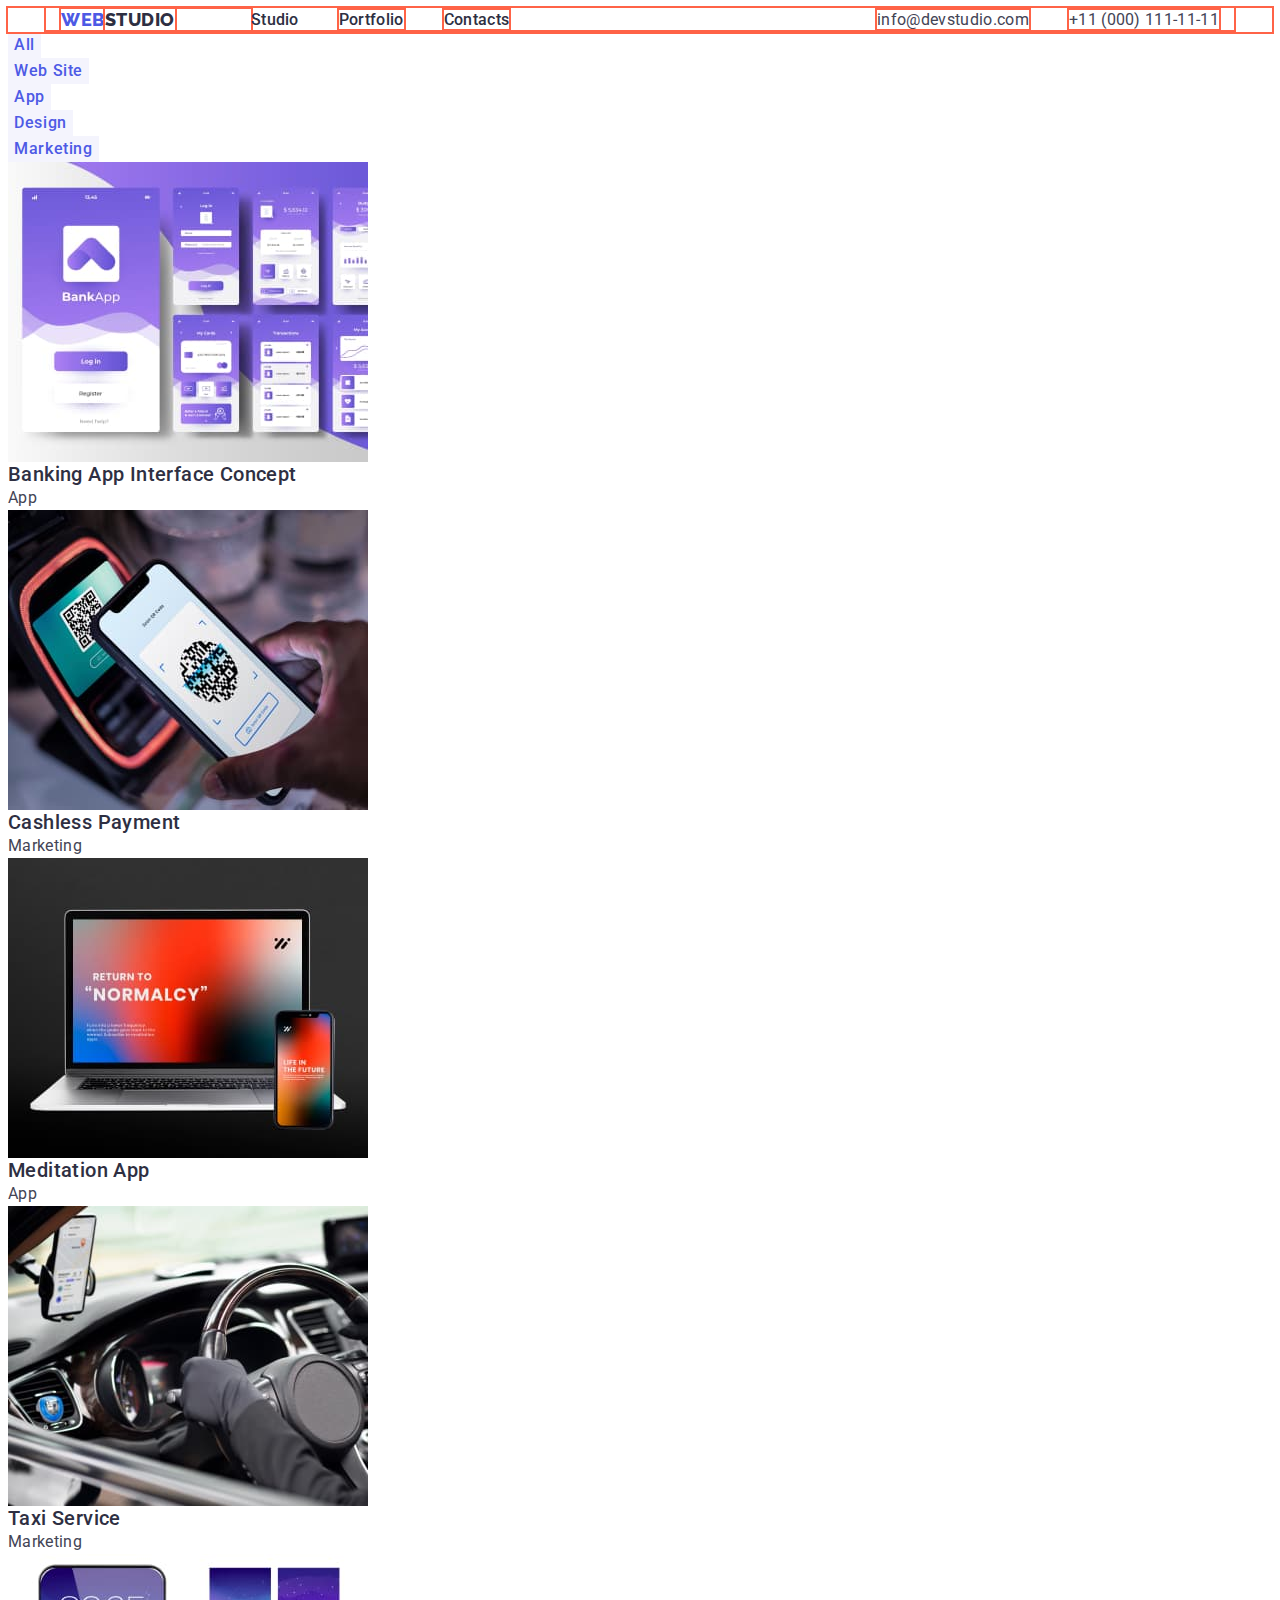
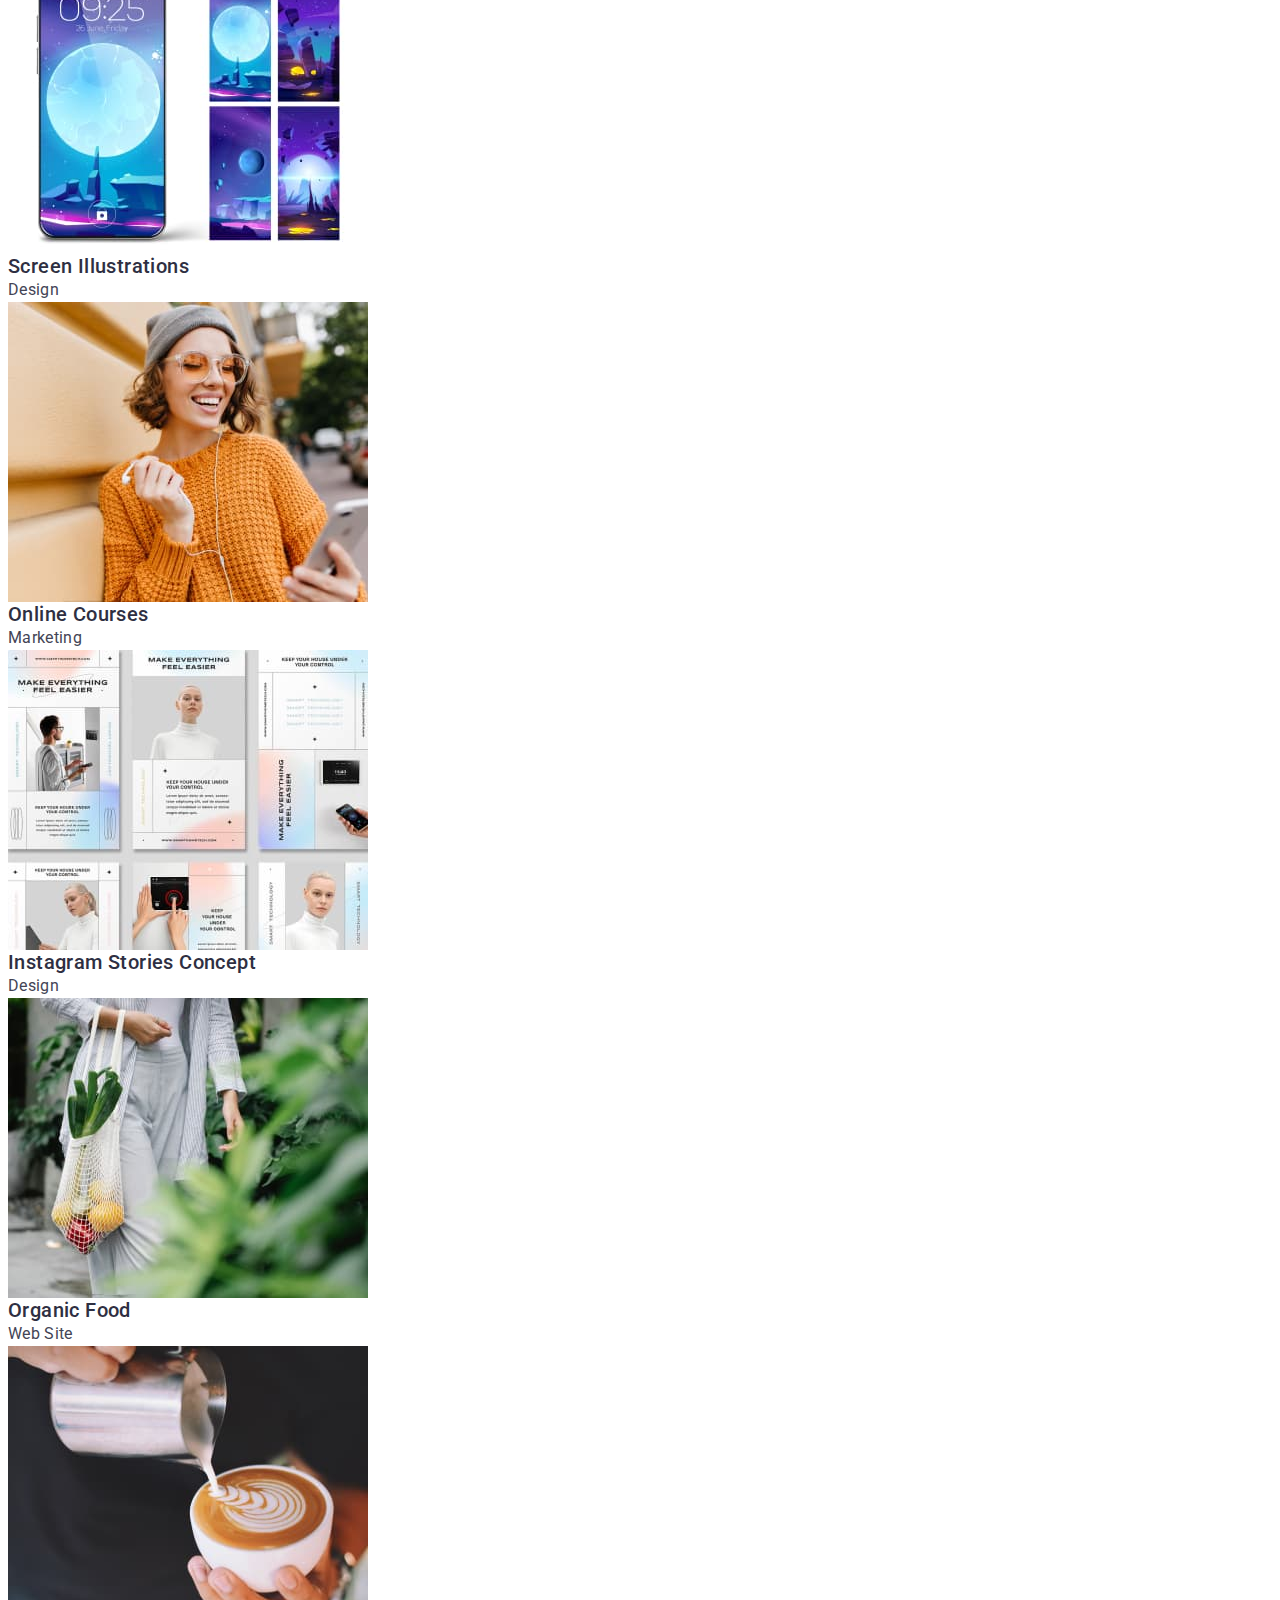
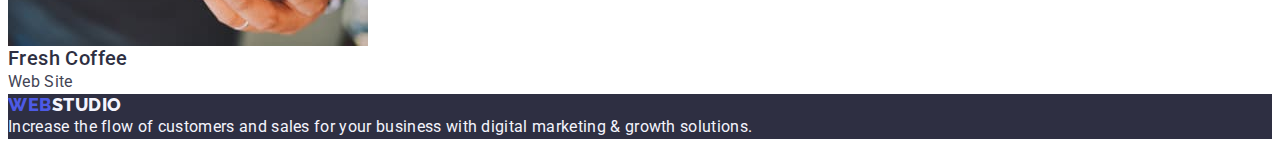
==== portfolio.html @ e29d54b6 "Summary" ====
<!DOCTYPE html>
<html lang="en">
  <head>
    <meta charset="UTF-8" />
    <meta http-equiv="X-UA-Compatible" content="IE=edge" />
    <meta name="viewport" content="width=device-width, initial-scale=1.0" />
    <title>Portfolio</title>
    <link rel="preconnect" href="https://fonts.googleapis.com" />
    <link rel="preconnect" href="https://fonts.gstatic.com" crossorigin />
    <link
      href="https://fonts.googleapis.com/css2?family=Raleway:wght@800&family=Roboto:wght@400;500;700&display=swap"
      rel="stylesheet"
    />
    <link
      rel="stylesheet"
      href="https://cdnjs.cloudflare.com/ajax/libs/modern-normalize/1.1.0/modern-normalize.min.css"
      integrity="sha512-wpPYUAdjBVSE4KJnH1VR1HeZfpl1ub8YT/NKx4PuQ5NmX2tKuGu6U/JRp5y+Y8XG2tV+wKQpNHVUX03MfMFn9Q=="
      crossorigin="anonymous"
      referrerpolicy="no-referrer"
    />
    <link rel="stylesheet" href="./css/styles.css" />
  </head>
  <body>
    <!-- ===============================Header======================= -->

    <header class="page-header box">
      <div class="container box page-header-container">
        <nav class="page-nav box">
          <a href="./index.html" class="web-logo link box"
            >Web<span class="studio-logo-dark box">Studio</span></a
          >
          <ul class="menu list">
            <li class="menu-item">
              <a class="menu-link link" href="./index.html">Studio</a>
            </li>
            <li class="menu-item box">
              <a class="menu-link link box" href="./portfolio.html"
                >Portfolio</a
              >
            </li>
            <li class="menu-item box">
              <a class="menu-link link box" href="">Contacts</a>
            </li>
          </ul>
        </nav>
        <div>
          <address class="adress box">
            <ul class="contact list">
              <li class="contact-list">
                <a
                  class="contact-link mail link box"
                  href="mailto:info@devstudio.com"
                  >info@devstudio.com</a
                >
              </li>
              <li class="contact-list">
                <a class="contact-link phone link box" href="tel:+110001111111"
                  >+11 (000) 111-11-11</a
                >
              </li>
            </ul>
          </address>
        </div>
      </div>
    </header>
    <main>
      <!-- ==================Portfolio ==================-->

      <section class="page-works list">
        <div class="container box"></div>
        <h1 class="works-title" hidden>Our works</h1>
        <ul class="buttons list">
          <li><button type="button" class="nav-button">All</button></li>
          <li><button type="button" class="nav-button">Web Site</button></li>
          <li><button type="button" class="nav-button">App</button></li>
          <li><button type="button" class="nav-button">Design</button></li>
          <li><button type="button" class="nav-button">Marketing</button></li>
        </ul>
        <ul class="portfolio-list list">
          <li>
            <a class="link" href=""
              ><img
                src="./images/banking-app.jpg"
                alt="Banking App Interface Concept"
                width="360px"
                height="300px"
              />
              <h2 class="title">Banking App Interface Concept</h2>
              <p class="descr-title descr-title-dark">App</p></a
            >
          </li>
          <li>
            <a class="link" href=""
              ><img
                src="./images/cashless-payment.jpg"
                alt="Cashless Payment"
                width="360px"
                height="300px"
              />
              <h2 class="title">Cashless Payment</h2>
              <p class="descr-title descr-title-dark">Marketing</p></a
            >
          </li>
          <li>
            <a class="link" href=""
              ><img
                src="./images/meditation-app.jpg"
                alt="Meditation App"
                width="360px"
                height="300px"
              />
              <h2 class="title">Meditation App</h2>
              <p class="descr-title descr-title-dark">App</p></a
            >
          </li>
          <li>
            <a class="link" href=""
              ><img
                src="./images/taxi-service.jpg"
                alt="Taxi Service"
                width="360px"
                height="300px"
              />
              <h2 class="title">Taxi Service</h2>
              <p class="descr-title descr-title-dark">Marketing</p></a
            >
          </li>
          <li>
            <a class="link" href=""
              ><img
                src="./images/screen-illustrations.jpg"
                alt="Screen Illustrations"
                width="360px"
                height="300px"
              />
              <h2 class="title">Screen Illustrations</h2>
              <p class="descr-title descr-title-dark">Design</p></a
            >
          </li>
          <li>
            <a class="link" href=""
              ><img
                src="./images/online-courses.jpg"
                alt="Online Courses"
                width="360px"
                height="300px"
              />
              <h2 class="title">Online Courses</h2>
              <p class="descr-title descr-title-dark">Marketing</p></a
            >
          </li>
          <li>
            <a class="link" href="">
              <img
                src="./images/instagram-stories.jpg"
                alt="Instagram Stories Concept"
                width="360px"
                height="300px"
              />
              <h2 class="title">Instagram Stories Concept</h2>
              <p class="descr-title descr-title-dark">Design</p></a
            >
          </li>
          <li>
            <a class="link" href="">
              <img
                src="./images/organic-food.jpg"
                alt="Organic Food"
                width="360px"
                height="300px"
              />
              <h2 class="title">Organic Food</h2>
              <p class="descr-title descr-title-dark">Web Site</p></a
            >
          </li>
          <li>
            <a class="link" href="">
              <img
                src="./images/fresh-coffee.jpg"
                alt="Fresh Coffee"
                width="360px"
                height="300px"
              />
              <h2 class="title">Fresh Coffee</h2>
              <p class="descr-title descr-title-dark">Web Site</p></a
            >
          </li>
        </ul>
      </section>
    </main>

    <!--============================= Footer =======================-->

    <footer class="page-footer">
      <a href="./index.html" class="web-logo link"
        >Web<span class="studio-logo-light">Studio</span></a
      >
      <p class="descr-title descr-title-light">
        Increase the flow of customers and sales for your business with digital
        marketing & growth solutions.
      </p>
    </footer>
  </body>
</html>
---- css/styles.css ----
:root {
  --accent-color: #404bbf;
  --pimary-font: "Roboto", sans-serif;
  --secondary-font: "Raleway", sans-serif;
  --primary-text-color: #434455;
  --secondary-text-color: #2e2f42;
  --background-color-navy: #2e2f42;
  --logo-text-light: #f4f4fd;
  --background-color-white: #ffffff;
  --background-color-cloud: #f4f4fd;
  --web-logo: #4d5ae5;
  --paragraf-dark: #434455;
  --white: #ffffff;
  --cloud: #f4f4fd;
  --button-iris: #4d5ae5;
}

h1,
h2,
h3,
h4,
p {
  margin-top: 0;
  margin-bottom: 0;
}
ul,
ol {
  margin-top: 0;
  margin-bottom: 0;
  padding-left: 0;
}
img {
  display: block;
}
button {
  cursor: pointer;
}

.link {
  text-decoration: none;
}
.list {
  list-style: none;
}
body {
  font-family: var(--pimary-font);
  color: var(--primary-text-color);
  background-color: var(--background-color-white);
}

.box {
  outline: 2px solid tomato;
}
.container {
  width: 1158px;
  margin-left: auto;
  margin-right: auto;
  padding-left: 15px;
  padding-right: 15px;
}
/* ======================================Komponents========================================== */

.descr-title {
  font-size: 16px;
  line-height: 1.5;
  letter-spacing: 0.02em;
}
.descr-title-dark {
  color: var(--paragraf-dark);
}
.descr-title-light {
  color: var(--cloud);
}
.adress {
  font-style: normal;
}

.contact-link {
  font-size: 16px;
  line-height: 1.5;
  letter-spacing: 0.02em;
  cursor: pointer;
  color: var(--primary-text-color);
}

.contact:hover,
.contact:focus {
  color: var(--accent-color);
}

/* ======================================Header========================================== */

.page-header-container {
  display: flex;
  align-items: center;
  justify-content: space-between;
}
.page-nav {
  display: flex;
  align-items: center;
}
.studio-logo-dark {
  margin-right: 76px;
}
.menu-item:not(:last-child) {
  margin-right: 40px;
}
.menu {
  display: flex;
  align-items: center;
}
.contact {
  display: flex;
  align-items: center;
}
.phone{margin-left: 40px;}
.secondary-title {
  font-weight: 700;
  font-size: 36px;
  line-height: 1.11;
  letter-spacing: 0.02em;
  text-transform: capitalize;
  color: var(--secondary-text-color);
}
.web-logo {
  font-family: var(--secondary-font);
  font-weight: 800;
  font-size: 18px;
  line-height: 1.17;
  display: flex;
  align-items: center;
  letter-spacing: 0.03em;
  text-transform: uppercase;
  color: var(--web-logo);
}
.studio-logo-dark {
  font-family: var(--secondary-font);
  font-weight: 800;
  font-size: 18px;
  line-height: 1.17;
  display: flex;
  align-items: center;
  letter-spacing: 0.03em;
  text-transform: uppercase;
  color: var(--secondary-text-color);
}

.menu-link {
  font-style: normal;
  font-weight: 500;
  font-size: 16px;
  line-height: 1.5;
  letter-spacing: 0.02em;
  color: var(--secondary-text-color);
}

.menu-link:hover,
.menu-link:focus {
  color: var(--accent-color);
}

/* ======================================Hero========================================== */

.hero {
  background-color: var(--background-color-navy);
}
.hero-title {
  font-weight: 700;
  font-size: 56px;
  line-height: 1.07;
  letter-spacing: 0.02em;
  color: var(--white);
}

.type-button {
  font-family: inherit;
  font-style: normal;
  font-weight: 500;
  font-size: 16px;
  line-height: 1.5;
  display: flex;
  align-items: center;
  letter-spacing: 0.04em;
  color: var(--white);
  background: var(--web-logo);
  border: none;
  border-radius: 4px;
  padding: 16px, 32px;
}

.type-button:hover,
.type-button:focus {
  background-color: var(--accent-color);
  color: var(--white);
}

/* <!-- ==================Portfolio ==================--> */

.nav-button {
  font-family: inherit;
  font-weight: 500;
  font-size: 16px;
  line-height: 1.5;
  display: flex;
  align-items: center;
  text-align: center;
  letter-spacing: 0.04em;
  color: var(--button-iris);
  background: var(--background-color-cloud);
  border: none;
}

.nav-button:hover,
.nav-button:focus {
  background-color: var(--accent-color);
  color: var(--white);
}

/* ======================================Task and goals========================================== */
.title {
  font-weight: 500;
  font-size: 20px;
  line-height: 1.2;
  letter-spacing: 0.02em;
  color: var(--secondary-text-color);
}

/* ========================Our team===================== */

.section-team {
  background-color: var(--background-color-cloud);
}
.team-list {
  background-color: var(--background-color-white);
}
.name-title {
  font-weight: 500;
  font-size: 20px;
  line-height: 1.2;
  letter-spacing: 0.02em;
  color: var(--secondary-text-color);
}
/* ======================================footer========================================== */

.page-footer {
  background-color: var(--background-color-navy);
}
.studio-logo-light {
  color: var(--cloud);
}
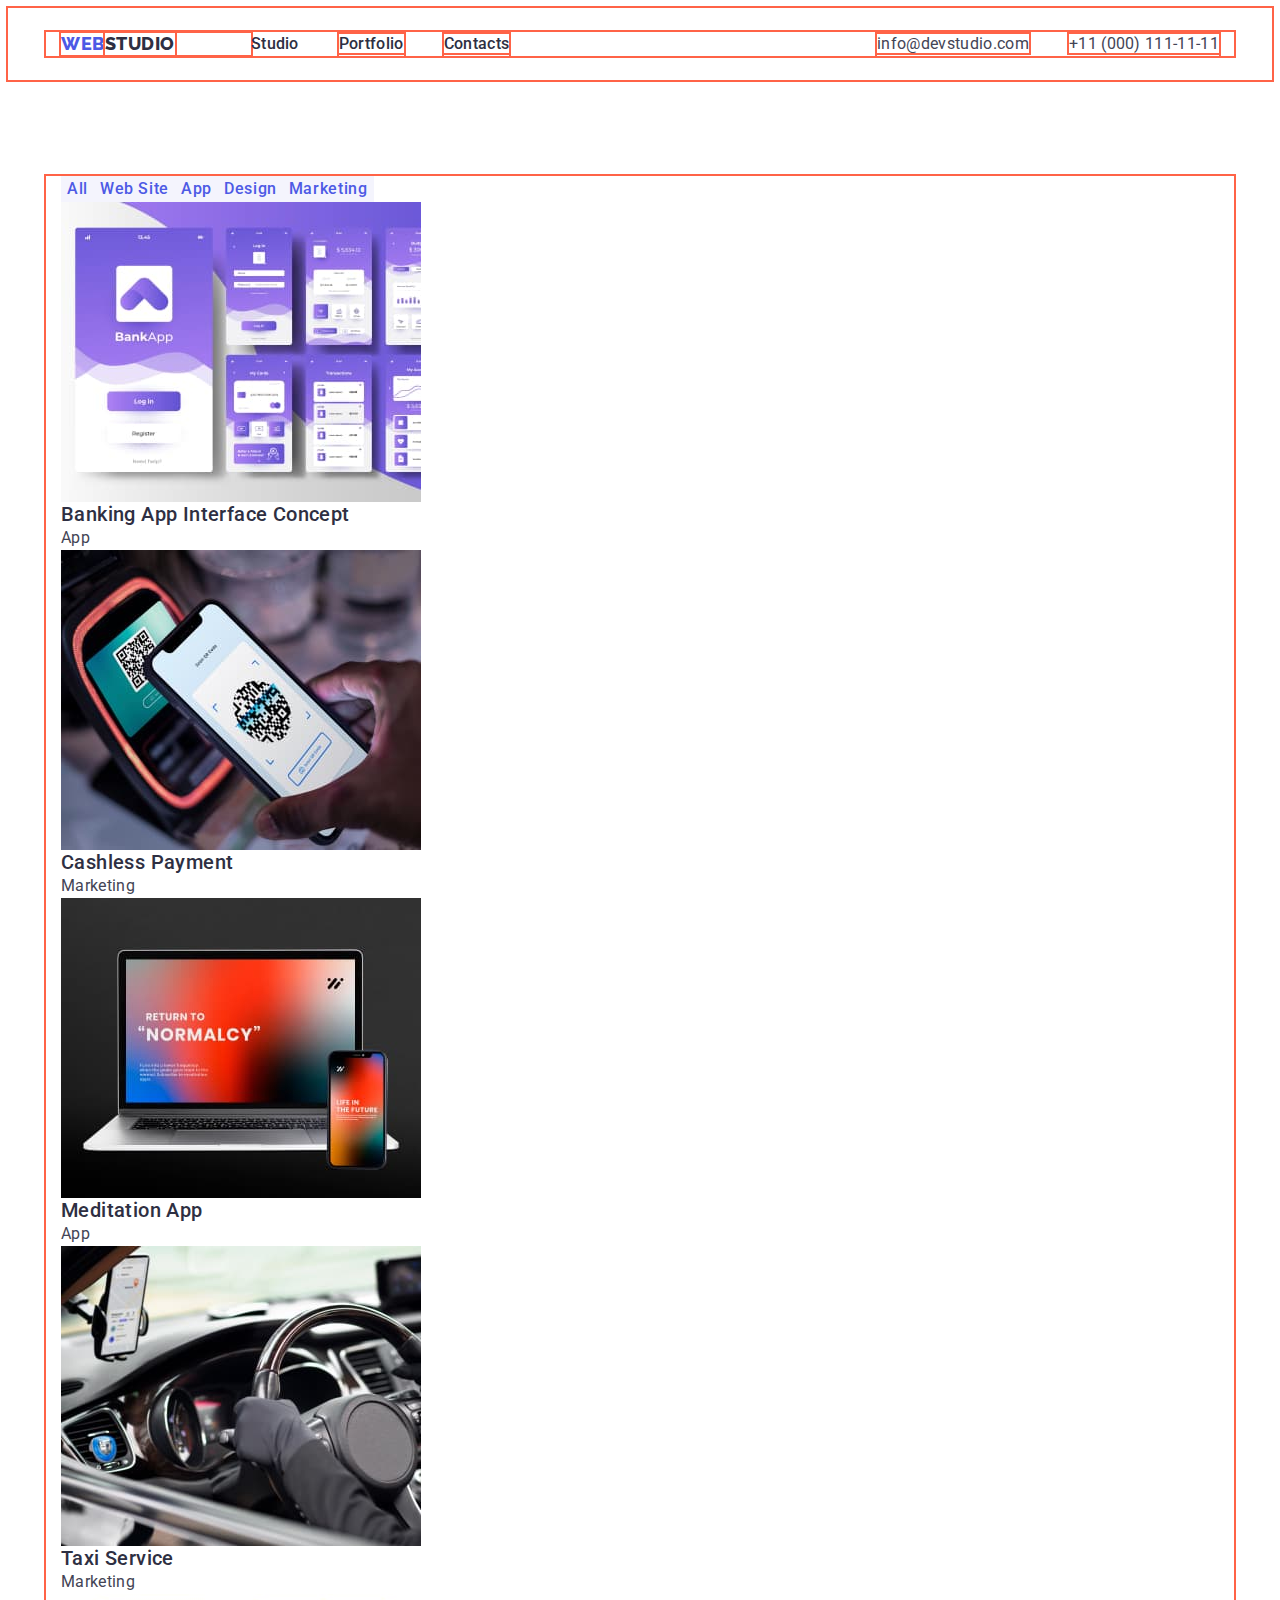
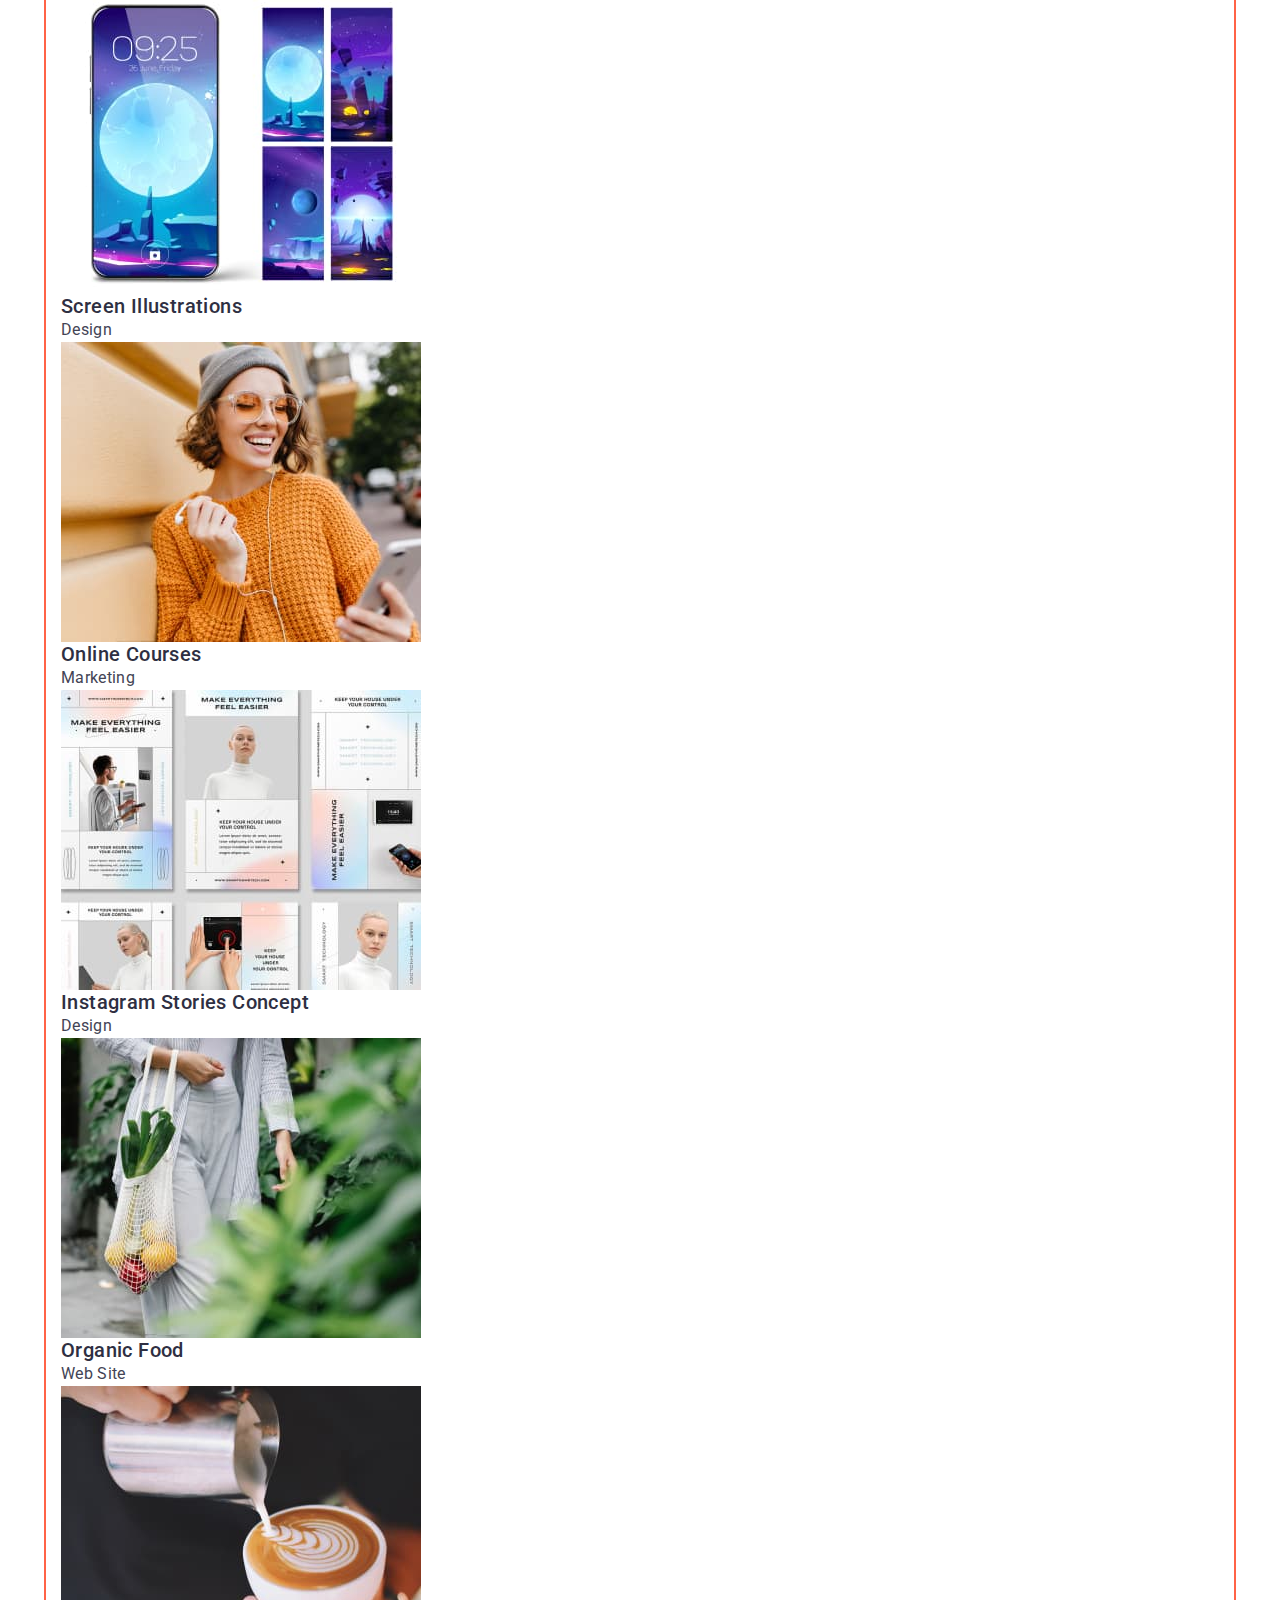
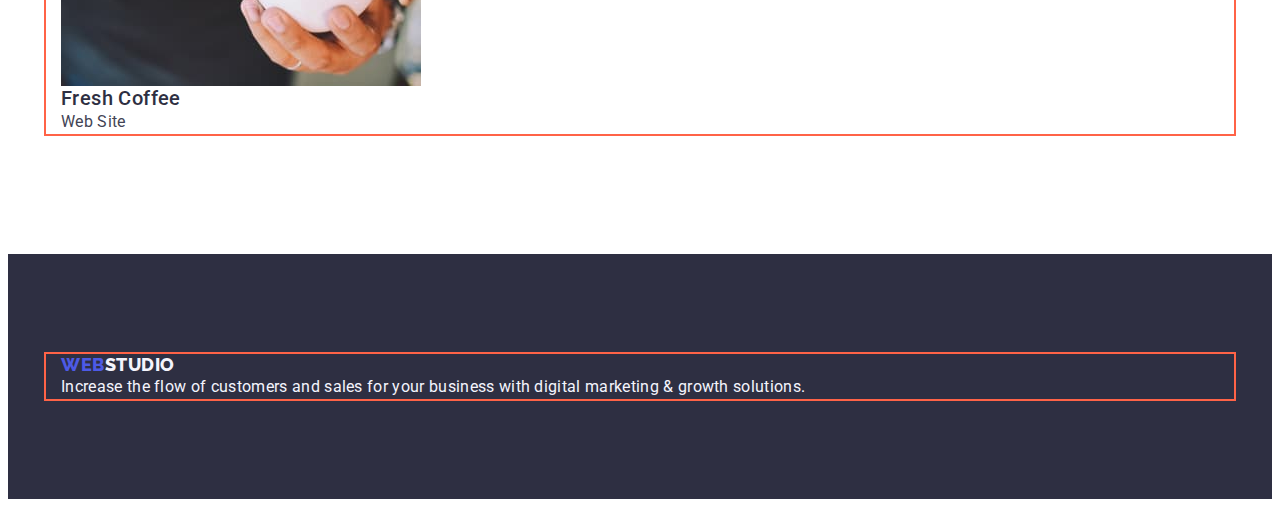
==== commit 39981a29: "Summary" ====
--- a/portfolio.html
+++ b/portfolio.html
@@ -48,13 +48,13 @@
             <ul class="contact list">
               <li class="contact-list">
                 <a
-                  class="contact-link mail link box"
+                  class="contact-link link box"
                   href="mailto:info@devstudio.com"
                   >info@devstudio.com</a
                 >
               </li>
               <li class="contact-list">
-                <a class="contact-link phone link box" href="tel:+110001111111"
+                <a class="contact-link link box" href="tel:+110001111111"
                   >+11 (000) 111-11-11</a
                 >
               </li>
@@ -67,138 +67,141 @@
       <!-- ==================Portfolio ==================-->
 
       <section class="page-works list">
-        <div class="container box"></div>
-        <h1 class="works-title" hidden>Our works</h1>
-        <ul class="buttons list">
-          <li><button type="button" class="nav-button">All</button></li>
-          <li><button type="button" class="nav-button">Web Site</button></li>
-          <li><button type="button" class="nav-button">App</button></li>
-          <li><button type="button" class="nav-button">Design</button></li>
-          <li><button type="button" class="nav-button">Marketing</button></li>
-        </ul>
-        <ul class="portfolio-list list">
-          <li>
-            <a class="link" href=""
-              ><img
-                src="./images/banking-app.jpg"
-                alt="Banking App Interface Concept"
-                width="360px"
-                height="300px"
-              />
-              <h2 class="title">Banking App Interface Concept</h2>
-              <p class="descr-title descr-title-dark">App</p></a
-            >
-          </li>
-          <li>
-            <a class="link" href=""
-              ><img
-                src="./images/cashless-payment.jpg"
-                alt="Cashless Payment"
-                width="360px"
-                height="300px"
-              />
-              <h2 class="title">Cashless Payment</h2>
-              <p class="descr-title descr-title-dark">Marketing</p></a
-            >
-          </li>
-          <li>
-            <a class="link" href=""
-              ><img
-                src="./images/meditation-app.jpg"
-                alt="Meditation App"
-                width="360px"
-                height="300px"
-              />
-              <h2 class="title">Meditation App</h2>
-              <p class="descr-title descr-title-dark">App</p></a
-            >
-          </li>
-          <li>
-            <a class="link" href=""
-              ><img
-                src="./images/taxi-service.jpg"
-                alt="Taxi Service"
-                width="360px"
-                height="300px"
-              />
-              <h2 class="title">Taxi Service</h2>
-              <p class="descr-title descr-title-dark">Marketing</p></a
-            >
-          </li>
-          <li>
-            <a class="link" href=""
-              ><img
-                src="./images/screen-illustrations.jpg"
-                alt="Screen Illustrations"
-                width="360px"
-                height="300px"
-              />
-              <h2 class="title">Screen Illustrations</h2>
-              <p class="descr-title descr-title-dark">Design</p></a
-            >
-          </li>
-          <li>
-            <a class="link" href=""
-              ><img
-                src="./images/online-courses.jpg"
-                alt="Online Courses"
-                width="360px"
-                height="300px"
-              />
-              <h2 class="title">Online Courses</h2>
-              <p class="descr-title descr-title-dark">Marketing</p></a
-            >
-          </li>
-          <li>
-            <a class="link" href="">
-              <img
-                src="./images/instagram-stories.jpg"
-                alt="Instagram Stories Concept"
-                width="360px"
-                height="300px"
-              />
-              <h2 class="title">Instagram Stories Concept</h2>
-              <p class="descr-title descr-title-dark">Design</p></a
-            >
-          </li>
-          <li>
-            <a class="link" href="">
-              <img
-                src="./images/organic-food.jpg"
-                alt="Organic Food"
-                width="360px"
-                height="300px"
-              />
-              <h2 class="title">Organic Food</h2>
-              <p class="descr-title descr-title-dark">Web Site</p></a
-            >
-          </li>
-          <li>
-            <a class="link" href="">
-              <img
-                src="./images/fresh-coffee.jpg"
-                alt="Fresh Coffee"
-                width="360px"
-                height="300px"
-              />
-              <h2 class="title">Fresh Coffee</h2>
-              <p class="descr-title descr-title-dark">Web Site</p></a
-            >
-          </li>
-        </ul>
+        <div class="portfolio container box">
+          <h1 class="works-title" hidden>Our works</h1>
+          <ul class="buttons list">
+            <li><button type="button" class="nav-button">All</button></li>
+            <li><button type="button" class="nav-button">Web Site</button></li>
+            <li><button type="button" class="nav-button">App</button></li>
+            <li><button type="button" class="nav-button">Design</button></li>
+            <li><button type="button" class="nav-button">Marketing</button></li>
+          </ul>
+          <ul class="portfolio-list list">
+            <li>
+              <a class="link" href=""
+                ><img
+                  src="./images/banking-app.jpg"
+                  alt="Banking App Interface Concept"
+                  width="360px"
+                  height="300px"
+                />
+                <h2 class="title">Banking App Interface Concept</h2>
+                <p class="descr-title descr-title-dark">App</p></a
+              >
+            </li>
+            <li>
+              <a class="link" href=""
+                ><img
+                  src="./images/cashless-payment.jpg"
+                  alt="Cashless Payment"
+                  width="360px"
+                  height="300px"
+                />
+                <h2 class="title">Cashless Payment</h2>
+                <p class="descr-title descr-title-dark">Marketing</p></a
+              >
+            </li>
+            <li>
+              <a class="link" href=""
+                ><img
+                  src="./images/meditation-app.jpg"
+                  alt="Meditation App"
+                  width="360px"
+                  height="300px"
+                />
+                <h2 class="title">Meditation App</h2>
+                <p class="descr-title descr-title-dark">App</p></a
+              >
+            </li>
+            <li>
+              <a class="link" href=""
+                ><img
+                  src="./images/taxi-service.jpg"
+                  alt="Taxi Service"
+                  width="360px"
+                  height="300px"
+                />
+                <h2 class="title">Taxi Service</h2>
+                <p class="descr-title descr-title-dark">Marketing</p></a
+              >
+            </li>
+            <li>
+              <a class="link" href=""
+                ><img
+                  src="./images/screen-illustrations.jpg"
+                  alt="Screen Illustrations"
+                  width="360px"
+                  height="300px"
+                />
+                <h2 class="title">Screen Illustrations</h2>
+                <p class="descr-title descr-title-dark">Design</p></a
+              >
+            </li>
+            <li>
+              <a class="link" href=""
+                ><img
+                  src="./images/online-courses.jpg"
+                  alt="Online Courses"
+                  width="360px"
+                  height="300px"
+                />
+                <h2 class="title">Online Courses</h2>
+                <p class="descr-title descr-title-dark">Marketing</p></a
+              >
+            </li>
+            <li>
+              <a class="link" href="">
+                <img
+                  src="./images/instagram-stories.jpg"
+                  alt="Instagram Stories Concept"
+                  width="360px"
+                  height="300px"
+                />
+                <h2 class="title">Instagram Stories Concept</h2>
+                <p class="descr-title descr-title-dark">Design</p></a
+              >
+            </li>
+            <li>
+              <a class="link" href="">
+                <img
+                  src="./images/organic-food.jpg"
+                  alt="Organic Food"
+                  width="360px"
+                  height="300px"
+                />
+                <h2 class="title">Organic Food</h2>
+                <p class="descr-title descr-title-dark">Web Site</p></a
+              >
+            </li>
+            <li>
+              <a class="link" href="">
+                <img
+                  src="./images/fresh-coffee.jpg"
+                  alt="Fresh Coffee"
+                  width="360px"
+                  height="300px"
+                />
+                <h2 class="title">Fresh Coffee</h2>
+                <p class="descr-title descr-title-dark">Web Site</p></a
+              >
+            </li>
+          </ul>
+        </div>
       </section>
     </main>
 
     <!--============================= Footer =======================-->
 
     <footer class="page-footer">
-      <a href="./index.html" class="web-logo link"
-        >Web<span class="studio-logo-light">Studio</span></a
-      >
-      <p class="descr-title descr-title-light">
-        Increase the flow of customers and sales for your business with digital
-        marketing & growth solutions.
-      </p>
+      <div class="container box">
+        <a href="./index.html" class="web-logo link"
+          >Web<span class="studio-logo-light">Studio</span></a
+        >
+        <p class="descr-title descr-title-light">
+          Increase the flow of customers and sales for your business with
+          digital marketing & growth solutions.
+        </p>
+      </div>
     </footer>
   </body>
 </html>
--- a/css/styles.css
+++ b/css/styles.css
@@ -53,8 +53,8 @@
 }
 .container {
   width: 1158px;
-  margin-left: auto;
-  margin-right: auto;
+  margin: 0 auto;
+
   padding-left: 15px;
   padding-right: 15px;
 }
@@ -82,14 +82,19 @@
   cursor: pointer;
   color: var(--primary-text-color);
 }
-
-.contact:hover,
-.contact:focus {
+.contact-list:not(:last-child) {
+  margin-right: 40px;
+}
+.contact-link:hover,
+.contact-link:focus {
   color: var(--accent-color);
 }
 
 /* ======================================Header========================================== */
-
+.page-header {
+  padding-top: 24px;
+  padding-bottom: 24px;
+}
 .page-header-container {
   display: flex;
   align-items: center;
@@ -113,7 +118,7 @@
   display: flex;
   align-items: center;
 }
-.phone{margin-left: 40px;}
+
 .secondary-title {
   font-weight: 700;
   font-size: 36px;
@@ -163,6 +168,9 @@
 
 .hero {
   background-color: var(--background-color-navy);
+  text-align: center;
+  padding-top: 188px;
+  padding-bottom: 188px;
 }
 .hero-title {
   font-weight: 700;
@@ -170,6 +178,7 @@
   line-height: 1.07;
   letter-spacing: 0.02em;
   color: var(--white);
+  margin-bottom: 48px;
 }
 
 .type-button {
@@ -178,8 +187,6 @@
   font-weight: 500;
   font-size: 16px;
   line-height: 1.5;
-  display: flex;
-  align-items: center;
   letter-spacing: 0.04em;
   color: var(--white);
   background: var(--web-logo);
@@ -194,7 +201,64 @@
   color: var(--white);
 }
 
+/* ======================================Task and goals========================================== */
+.section-task {
+  padding-top: 120px;
+  padding-bottom: 120px;
+}
+.task-list {
+  display: flex;
+  align-items: center;
+}
+.task-list:not(:last-child) {
+  margin-right: 24px;
+}
+.title {
+  font-weight: 500;
+  font-size: 20px;
+  line-height: 1.2;
+  letter-spacing: 0.02em;
+  color: var(--secondary-text-color);
+}
+/* ============================Section work==================== */
+.section-work {
+  padding-top: 120px;
+  padding-bottom: 120px;
+}
+
+/* ========================Our team===================== */
+
+.section-team {
+  background-color: var(--background-color-cloud);
+  padding-top: 120px;
+  padding-bottom: 120px;
+}
+.team-list {
+  background-color: var(--background-color-white);
+}
+.name-title {
+  font-weight: 500;
+  font-size: 20px;
+  line-height: 1.2;
+  letter-spacing: 0.02em;
+  color: var(--secondary-text-color);
+}
+/* ======================================footer========================================== */
+
+.page-footer {
+  background-color: var(--background-color-navy);
+  padding-top: 100px;
+  padding-bottom: 100px;
+}
+.studio-logo-light {
+  color: var(--cloud);
+}
+
 /* <!-- ==================Portfolio ==================--> */
+.page-works {
+  padding-top: 96px;
+  padding-bottom: 120px;
+}
 
 .nav-button {
   font-family: inherit;
@@ -210,41 +274,12 @@
   border: none;
 }
 
+.buttons {
+  display: flex;
+  align-items: center;
+}
 .nav-button:hover,
 .nav-button:focus {
   background-color: var(--accent-color);
   color: var(--white);
 }
-
-/* ======================================Task and goals========================================== */
-.title {
-  font-weight: 500;
-  font-size: 20px;
-  line-height: 1.2;
-  letter-spacing: 0.02em;
-  color: var(--secondary-text-color);
-}
-
-/* ========================Our team===================== */
-
-.section-team {
-  background-color: var(--background-color-cloud);
-}
-.team-list {
-  background-color: var(--background-color-white);
-}
-.name-title {
-  font-weight: 500;
-  font-size: 20px;
-  line-height: 1.2;
-  letter-spacing: 0.02em;
-  color: var(--secondary-text-color);
-}
-/* ======================================footer========================================== */
-
-.page-footer {
-  background-color: var(--background-color-navy);
-}
-.studio-logo-light {
-  color: var(--cloud);
-}
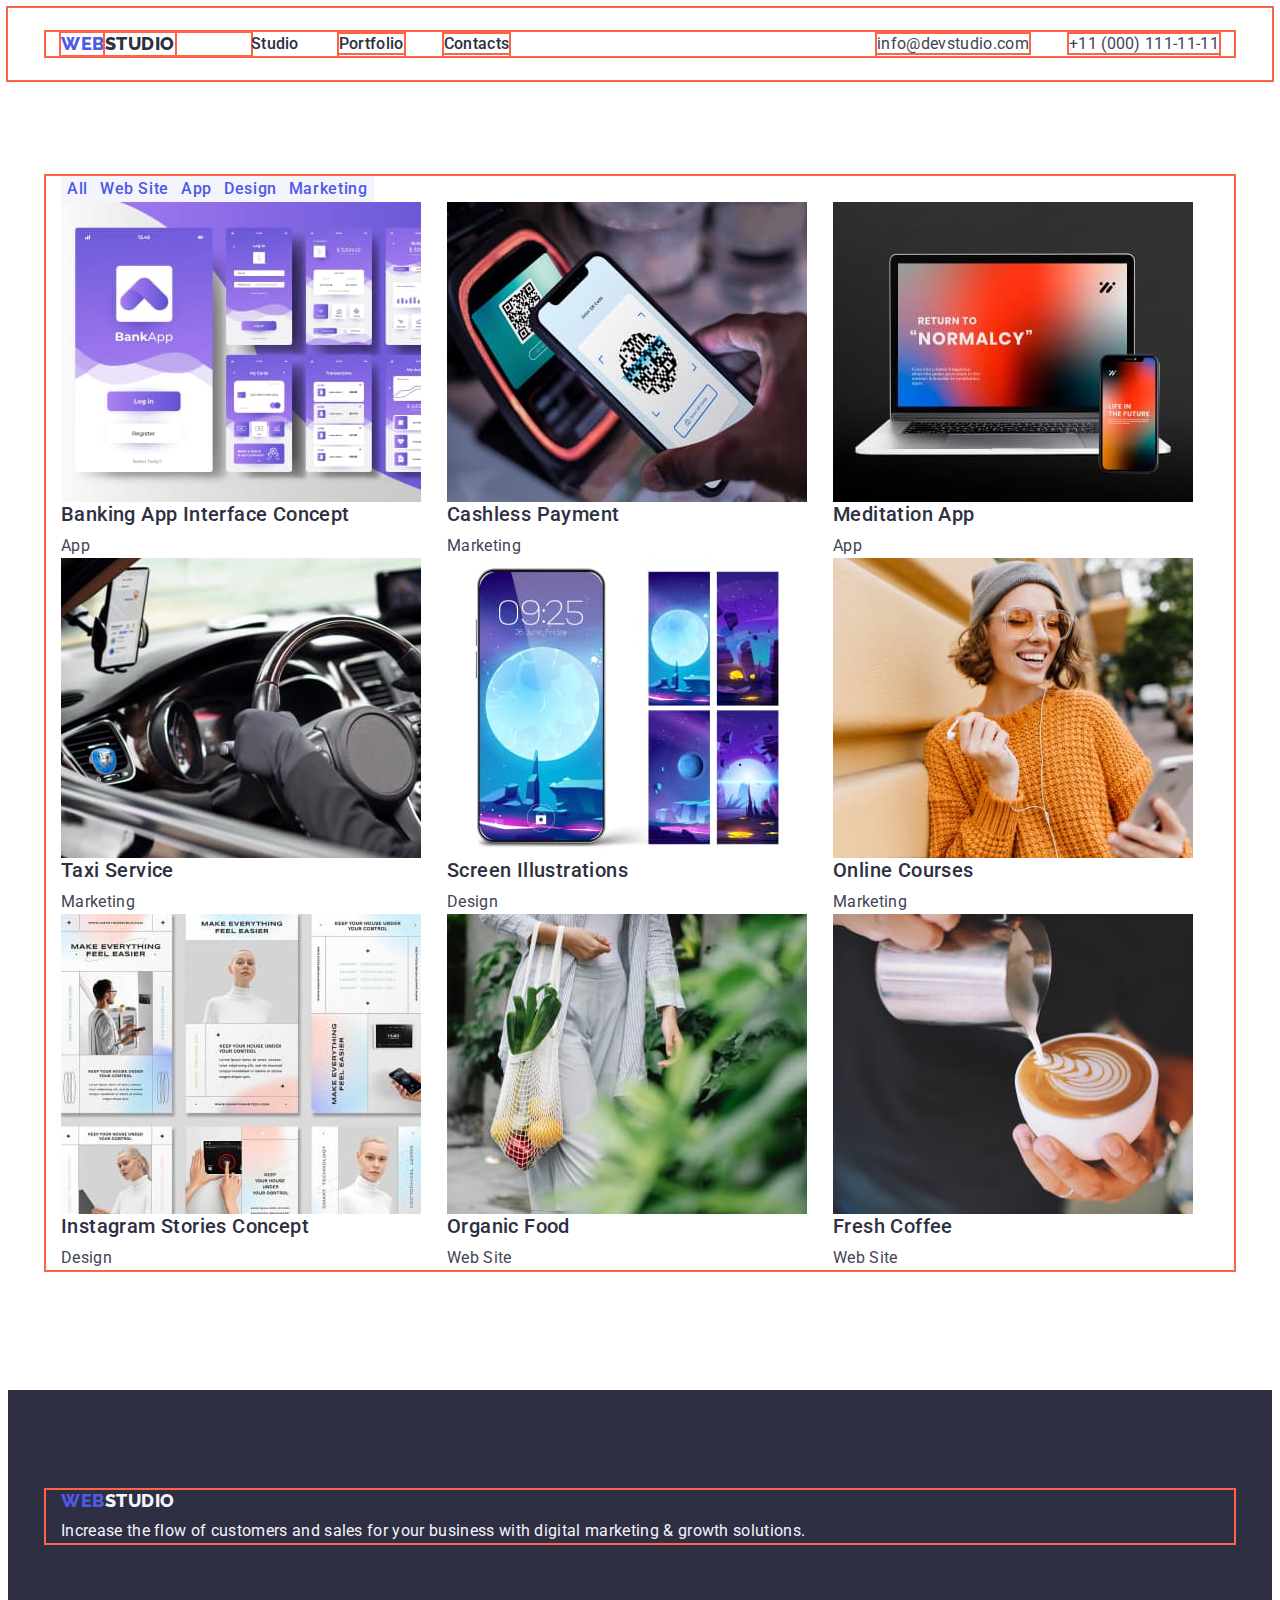
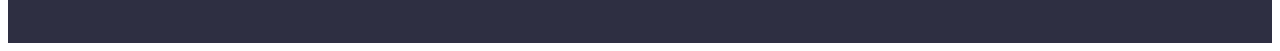
==== commit 52299cd6: "Summary" ====
--- a/portfolio.html
+++ b/portfolio.html
@@ -76,110 +76,114 @@
             <li><button type="button" class="nav-button">Design</button></li>
             <li><button type="button" class="nav-button">Marketing</button></li>
           </ul>
+
           <ul class="portfolio-list list">
-            <li>
-              <a class="link" href=""
-                ><img
-                  src="./images/banking-app.jpg"
-                  alt="Banking App Interface Concept"
-                  width="360px"
-                  height="300px"
-                />
-                <h2 class="title">Banking App Interface Concept</h2>
-                <p class="descr-title descr-title-dark">App</p></a
-              >
-            </li>
-            <li>
+            <li class="portfolio-item">
+              <article class="card">
+               
+                <a class="link" href=""
+                  ><img
+                    src="./images/banking-app.jpg"
+                    alt="Banking App Interface Concept"
+                    width="360"
+                    height="300"
+                  />
+                  <h2 class="title">Banking App Interface Concept</h2>
+                  <p class="descr-title descr-title-dark">App</p></a
+                >
+              </article>
+            </li>
+            <li class="portfolio-item">
               <a class="link" href=""
                 ><img
                   src="./images/cashless-payment.jpg"
                   alt="Cashless Payment"
-                  width="360px"
-                  height="300px"
+                  width="360"
+                  height="300"
                 />
                 <h2 class="title">Cashless Payment</h2>
                 <p class="descr-title descr-title-dark">Marketing</p></a
               >
             </li>
-            <li>
+            <li class="portfolio-item">
               <a class="link" href=""
                 ><img
                   src="./images/meditation-app.jpg"
                   alt="Meditation App"
-                  width="360px"
-                  height="300px"
+                  width="360"
+                  height="300"
                 />
                 <h2 class="title">Meditation App</h2>
                 <p class="descr-title descr-title-dark">App</p></a
               >
             </li>
-            <li>
+            <li class="portfolio-item">
               <a class="link" href=""
                 ><img
                   src="./images/taxi-service.jpg"
                   alt="Taxi Service"
-                  width="360px"
-                  height="300px"
+                  width="360"
+                  height="300"
                 />
                 <h2 class="title">Taxi Service</h2>
                 <p class="descr-title descr-title-dark">Marketing</p></a
               >
             </li>
-            <li>
+            <li class="portfolio-item">
               <a class="link" href=""
                 ><img
                   src="./images/screen-illustrations.jpg"
                   alt="Screen Illustrations"
-                  width="360px"
-                  height="300px"
+                  width="360"
+                  height="300"
                 />
                 <h2 class="title">Screen Illustrations</h2>
                 <p class="descr-title descr-title-dark">Design</p></a
               >
             </li>
-            <li>
+            <li class="portfolio-item">
               <a class="link" href=""
                 ><img
                   src="./images/online-courses.jpg"
                   alt="Online Courses"
-                  width="360px"
-                  height="300px"
+                  width="360"
+                  height="300"
                 />
                 <h2 class="title">Online Courses</h2>
                 <p class="descr-title descr-title-dark">Marketing</p></a
               >
             </li>
-            <li>
+            <li class="portfolio-item">
               <a class="link" href="">
                 <img
                   src="./images/instagram-stories.jpg"
                   alt="Instagram Stories Concept"
-                  width="360px"
-                  height="300px"
+                  width="360"
+                  height="300"
                 />
                 <h2 class="title">Instagram Stories Concept</h2>
                 <p class="descr-title descr-title-dark">Design</p></a
               >
             </li>
-            <li>
+            <li class="portfolio-item">
               <a class="link" href="">
                 <img
                   src="./images/organic-food.jpg"
                   alt="Organic Food"
-                  width="360px"
-                  height="300px"
+                  width="360"
+                  height="300"
                 />
                 <h2 class="title">Organic Food</h2>
                 <p class="descr-title descr-title-dark">Web Site</p></a
               >
             </li>
-            <li>
+            <li class="portfolio-item">
               <a class="link" href="">
                 <img
                   src="./images/fresh-coffee.jpg"
                   alt="Fresh Coffee"
-                  width="360px"
-                  height="300px"
+                  width="360"
+                  height="300"
                 />
                 <h2 class="title">Fresh Coffee</h2>
                 <p class="descr-title descr-title-dark">Web Site</p></a
--- a/css/styles.css
+++ b/css/styles.css
@@ -31,6 +31,7 @@
 }
 img {
   display: block;
+  max-width: 100%;
 }
 button {
   cursor: pointer;
@@ -53,7 +54,8 @@
 }
 .container {
   width: 1158px;
-  margin: 0 auto;
+  margin-left: auto;
+  margin-right: auto;
 
   padding-left: 15px;
   padding-right: 15px;
@@ -207,18 +209,34 @@
   padding-bottom: 120px;
 }
 .task-list {
-  display: flex;
-  align-items: center;
-}
-.task-list:not(:last-child) {
+  padding: 0;
+  margin: 0;
+
+  display: flex;
+  align-items: center;
+  flex-wrap: wrap;
+}
+
+.task-list {
+  flex-basis: calc(100%-72px) / 4;
+}
+.title-list {
+  max-width: 264px;
+}
+.title-list:not(:last-child) {
   margin-right: 24px;
 }
+
 .title {
   font-weight: 500;
   font-size: 20px;
   line-height: 1.2;
   letter-spacing: 0.02em;
   color: var(--secondary-text-color);
+  align-items: center;
+}
+.descr-title {
+  margin-top: 8px;
 }
 /* ============================Section work==================== */
 .section-work {
@@ -283,3 +301,14 @@
   background-color: var(--accent-color);
   color: var(--white);
 }
+
+.portfolio-list {
+  padding: 0;
+  margin: 0;
+  display: flex;
+  flex-wrap: wrap;
+}
+
+.portfolio-list > .portfolio-item {
+  flex-basis: calc(100% / 3);
+}
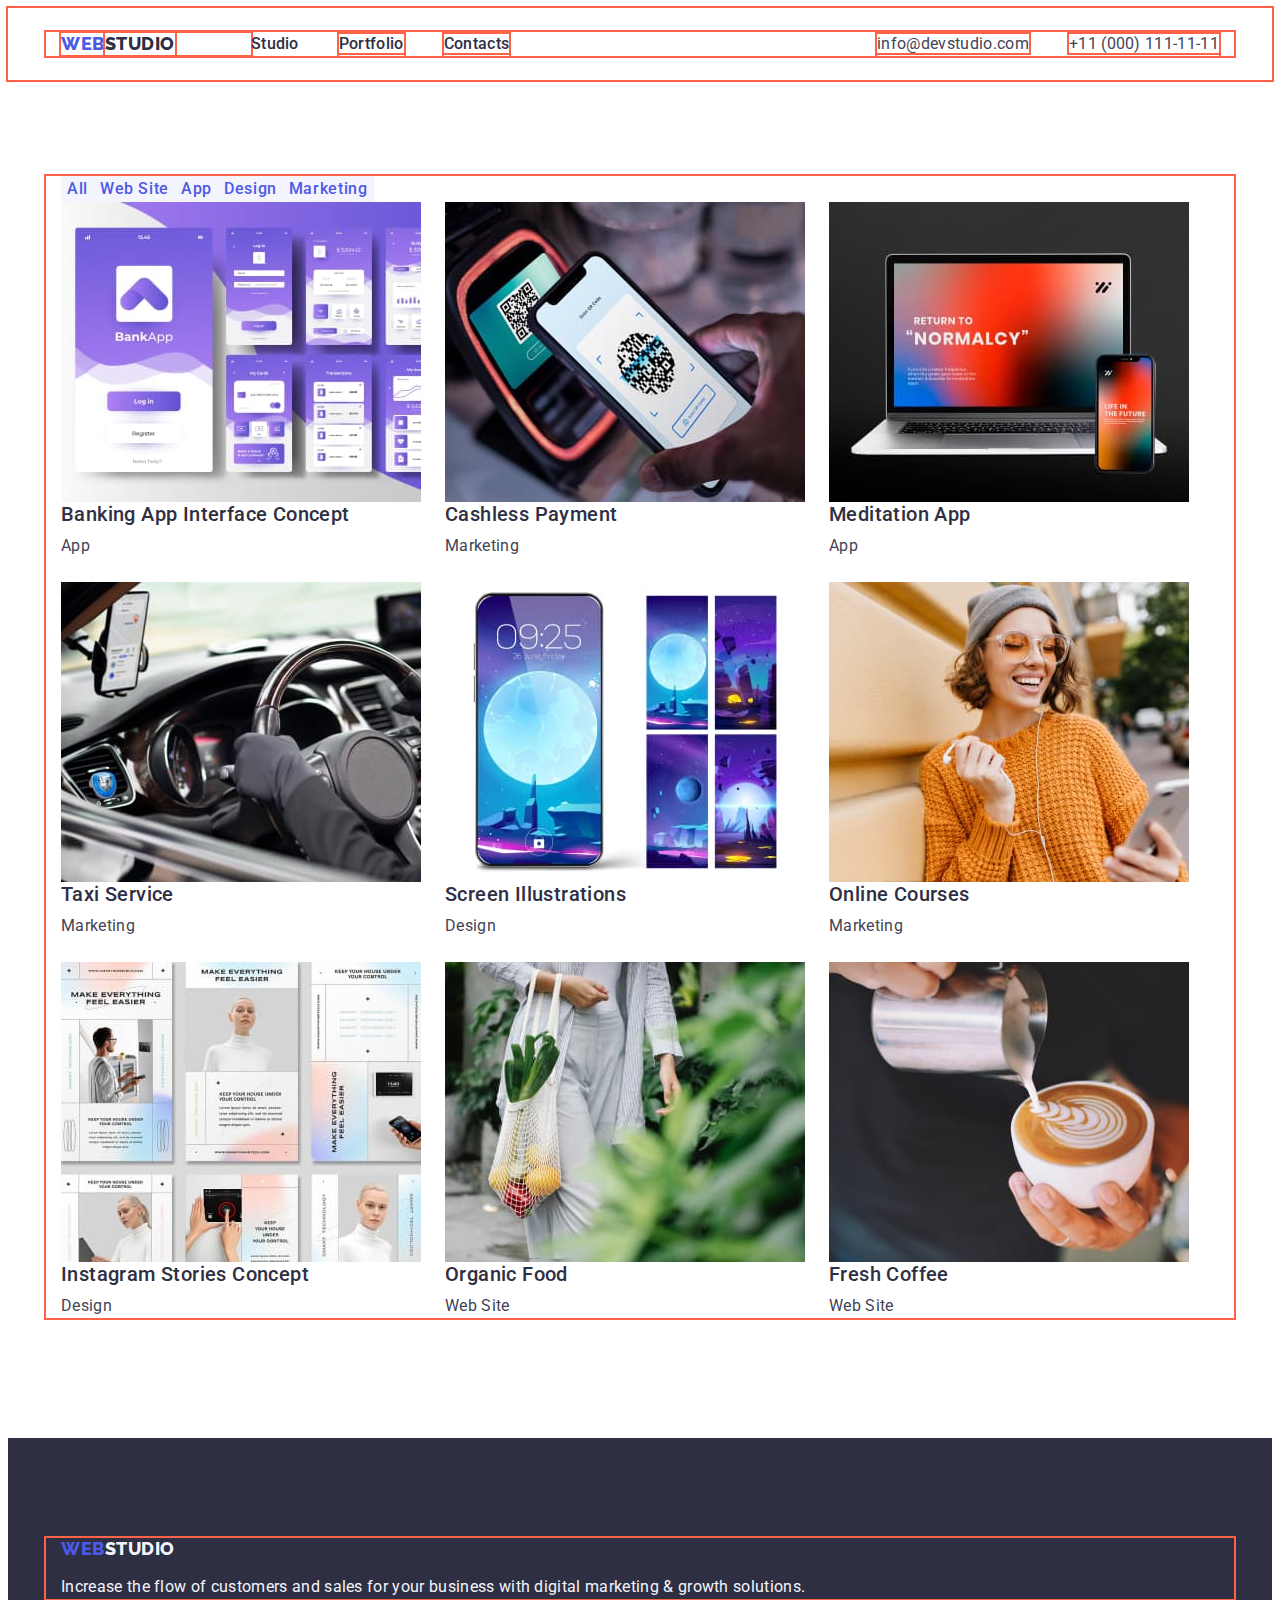
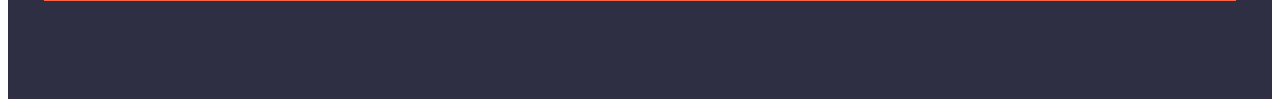
==== commit 2ee002de: "Summary" ====
--- a/portfolio.html
+++ b/portfolio.html
@@ -80,7 +80,6 @@
           <ul class="portfolio-list list">
             <li class="portfolio-item">
               <article class="card">
-               
                 <a class="link" href=""
                   ><img
                     src="./images/banking-app.jpg"
--- a/css/styles.css
+++ b/css/styles.css
@@ -52,6 +52,10 @@
 .box {
   outline: 2px solid tomato;
 }
+.section {
+  padding-top: 120px;
+  padding-bottom: 120px;
+}
 .container {
   width: 1158px;
   margin-left: auto;
@@ -60,13 +64,9 @@
   padding-left: 15px;
   padding-right: 15px;
 }
+
 /* ======================================Komponents========================================== */
 
-.descr-title {
-  font-size: 16px;
-  line-height: 1.5;
-  letter-spacing: 0.02em;
-}
 .descr-title-dark {
   color: var(--paragraf-dark);
 }
@@ -184,6 +184,8 @@
 }
 
 .type-button {
+  min-width: 169px;
+  height: 56px;
   font-family: inherit;
   font-style: normal;
   font-weight: 500;
@@ -194,7 +196,12 @@
   background: var(--web-logo);
   border: none;
   border-radius: 4px;
-  padding: 16px, 32px;
+  padding-left: 32px;
+  padding-right: 32px;
+  padding-top: 16px;
+  padding-bottom: 16px;
+  background: #4d5ae5;
+  box-shadow: 0px 4px 4px rgba(0, 0, 0, 0.15);
 }
 
 .type-button:hover,
@@ -204,23 +211,19 @@
 }
 
 /* ======================================Task and goals========================================== */
-.section-task {
-  padding-top: 120px;
-  padding-bottom: 120px;
-}
+
 .task-list {
+  display: flex;
+  align-items: center;
+  flex-basis: calc(100% / 4);
+}
+.title-list {
   padding: 0;
   margin: 0;
 
   display: flex;
   align-items: center;
   flex-wrap: wrap;
-}
-
-.task-list {
-  flex-basis: calc(100%-72px) / 4;
-}
-.title-list {
   max-width: 264px;
 }
 .title-list:not(:last-child) {
@@ -233,26 +236,51 @@
   line-height: 1.2;
   letter-spacing: 0.02em;
   color: var(--secondary-text-color);
-  align-items: center;
+}
+
+.descr-title {
+  font-size: 16px;
+  line-height: 1.5;
+  letter-spacing: 0.02em;
 }
 .descr-title {
   margin-top: 8px;
 }
+.container > .descr-title-light {
+  margin-top: 16px;
+}
 /* ============================Section work==================== */
 .section-work {
-  padding-top: 120px;
   padding-bottom: 120px;
 }
-
+.secondary-title {
+  text-align: center;
+}
+.work {
+  display: flex;
+  flex-wrap: wrap;
+}
+
+.work-logo:not(:last-child) {
+  margin-right: 24px;
+}
 /* ========================Our team===================== */
 
 .section-team {
   background-color: var(--background-color-cloud);
-  padding-top: 120px;
-  padding-bottom: 120px;
+}
+.team {
+  display: flex;
+  flex-wrap: wrap;
+  text-align: center;
 }
 .team-list {
   background-color: var(--background-color-white);
+
+}
+.team-list{flex-basis: calc(100%-72px)/4;}
+.team-list:not(:last-child) {
+  margin-right: 24px;
 }
 .name-title {
   font-weight: 500;
@@ -260,6 +288,7 @@
   line-height: 1.2;
   letter-spacing: 0.02em;
   color: var(--secondary-text-color);
+  margin-top: 32px;
 }
 /* ======================================footer========================================== */
 
@@ -307,8 +336,11 @@
   margin: 0;
   display: flex;
   flex-wrap: wrap;
+  gap: 24px;
 }
 
 .portfolio-list > .portfolio-item {
-  flex-basis: calc(100% / 3);
-}
+  flex-basis: calc(100%-48px)/3;}
+
+
+
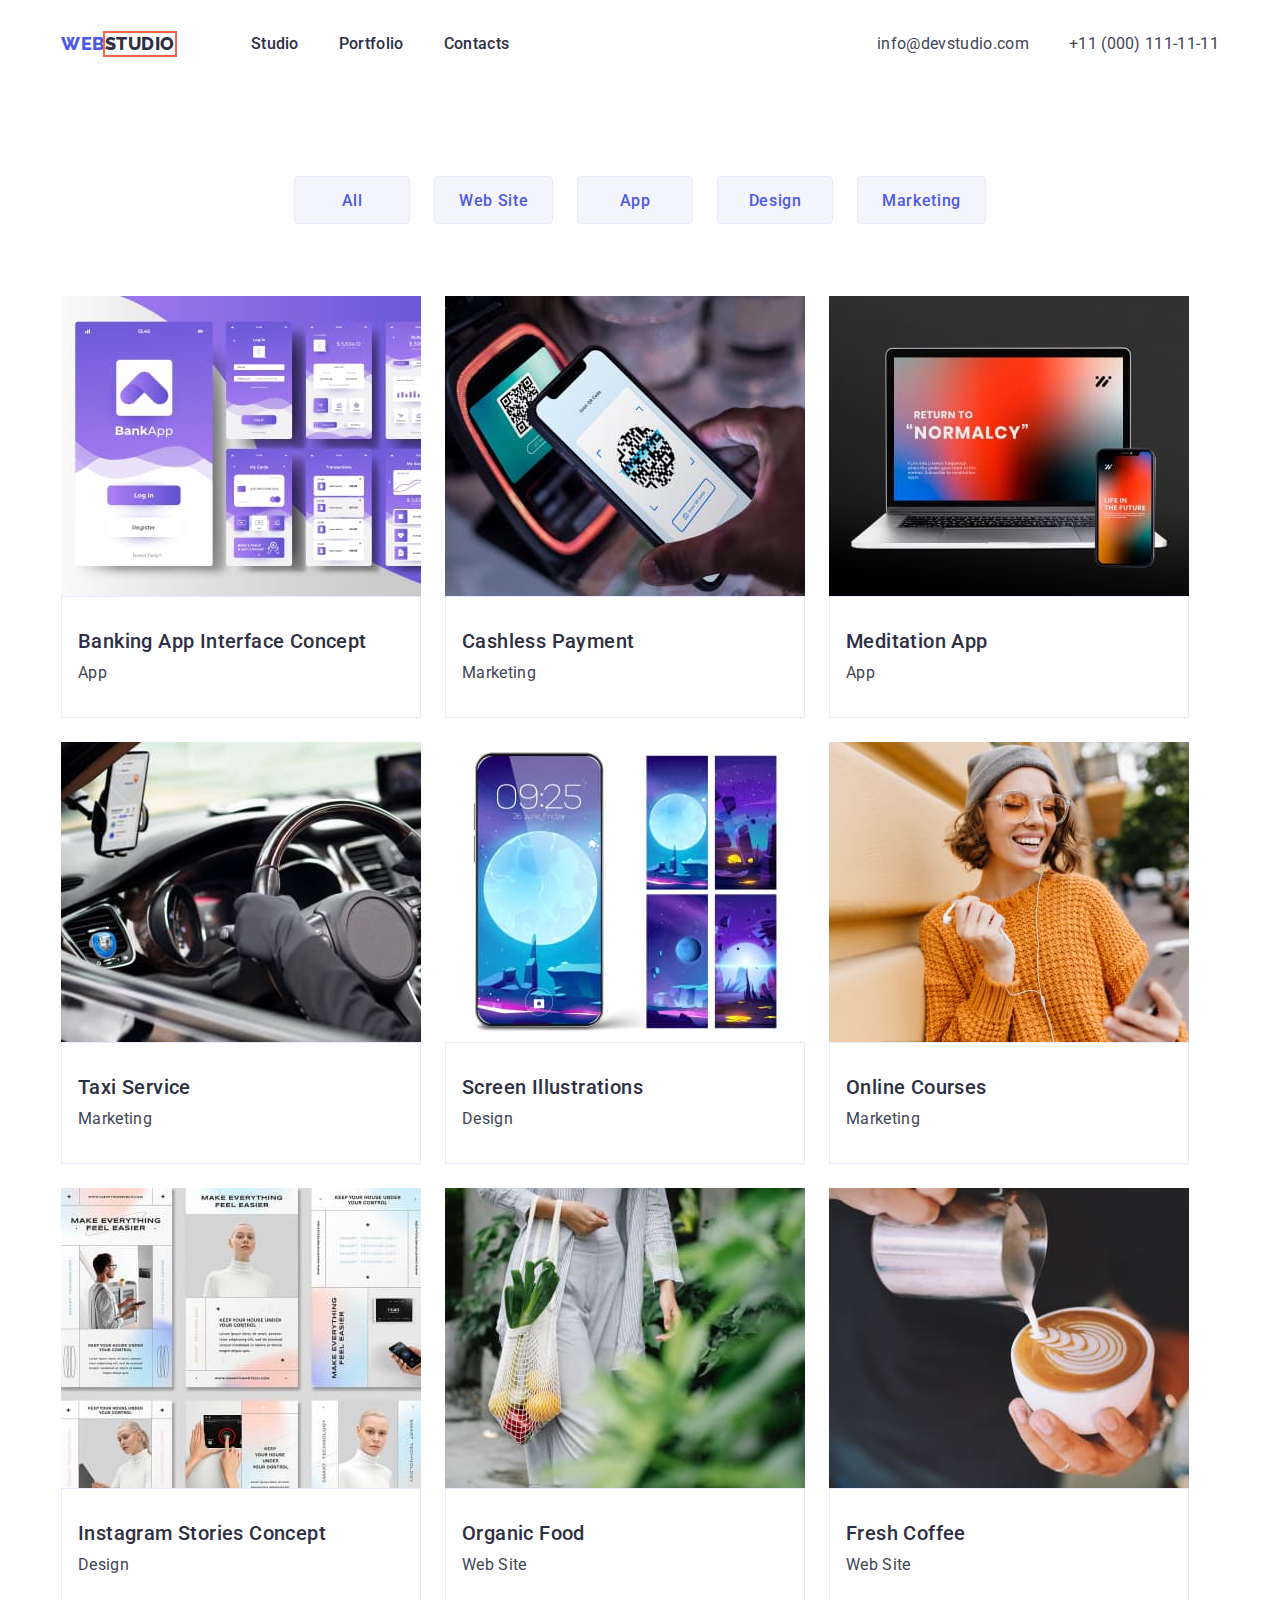
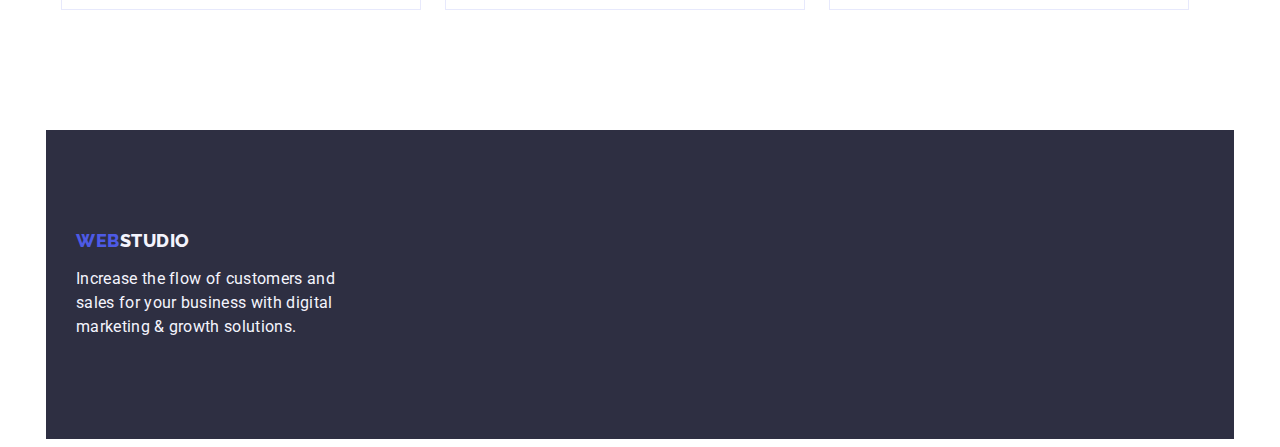
==== commit 3b6b5708: "Summary" ====
--- a/portfolio.html
+++ b/portfolio.html
@@ -23,38 +23,34 @@
   <body>
     <!-- ===============================Header======================= -->
 
-    <header class="page-header box">
-      <div class="container box page-header-container">
-        <nav class="page-nav box">
-          <a href="./index.html" class="web-logo link box"
+    <header class="page-header">
+      <div class="container page-header-container">
+        <nav class="page-nav">
+          <a href="./index.html" class="web-logo link"
             >Web<span class="studio-logo-dark box">Studio</span></a
           >
           <ul class="menu list">
             <li class="menu-item">
               <a class="menu-link link" href="./index.html">Studio</a>
             </li>
-            <li class="menu-item box">
-              <a class="menu-link link box" href="./portfolio.html"
-                >Portfolio</a
-              >
-            </li>
-            <li class="menu-item box">
-              <a class="menu-link link box" href="">Contacts</a>
+            <li class="menu-item">
+              <a class="menu-link link" href="./portfolio.html">Portfolio</a>
+            </li>
+            <li class="menu-item">
+              <a class="menu-link link" href="">Contacts</a>
             </li>
           </ul>
         </nav>
         <div>
-          <address class="adress box">
+          <address class="adress">
             <ul class="contact list">
               <li class="contact-list">
-                <a
-                  class="contact-link link box"
-                  href="mailto:info@devstudio.com"
+                <a class="contact-link link" href="mailto:info@devstudio.com"
                   >info@devstudio.com</a
                 >
               </li>
               <li class="contact-list">
-                <a class="contact-link link box" href="tel:+110001111111"
+                <a class="contact-link link" href="tel:+110001111111"
                   >+11 (000) 111-11-11</a
                 >
               </li>
@@ -67,30 +63,40 @@
       <!-- ==================Portfolio ==================-->
 
       <section class="page-works list">
-        <div class="portfolio container box">
+        <div class="portfolio container">
           <h1 class="works-title" hidden>Our works</h1>
           <ul class="buttons list">
-            <li><button type="button" class="nav-button">All</button></li>
-            <li><button type="button" class="nav-button">Web Site</button></li>
-            <li><button type="button" class="nav-button">App</button></li>
-            <li><button type="button" class="nav-button">Design</button></li>
-            <li><button type="button" class="nav-button">Marketing</button></li>
+            <li class="portfolio-button">
+              <button type="button" class="nav-button">All</button>
+            </li>
+            <li class="portfolio-button">
+              <button type="button" class="nav-button">Web Site</button>
+            </li>
+            <li class="portfolio-button">
+              <button type="button" class="nav-button">App</button>
+            </li>
+            <li class="portfolio-button">
+              <button type="button" class="nav-button">Design</button>
+            </li>
+            <li class="portfolio-button">
+              <button type="button" class="nav-button">Marketing</button>
+            </li>
           </ul>
 
           <ul class="portfolio-list list">
             <li class="portfolio-item">
-              <article class="card">
-                <a class="link" href=""
-                  ><img
-                    src="./images/banking-app.jpg"
-                    alt="Banking App Interface Concept"
-                    width="360"
-                    height="300"
-                  />
+              <a class="link" href=""
+                ><img
+                  src="./images/banking-app.jpg"
+                  alt="Banking App Interface Concept"
+                  width="360"
+                  height="300"
+                />
+                <div class="card">
                   <h2 class="title">Banking App Interface Concept</h2>
-                  <p class="descr-title descr-title-dark">App</p></a
-                >
-              </article>
+                  <p class="descr-title descr-title-dark">App</p>
+                </div>
+              </a>
             </li>
             <li class="portfolio-item">
               <a class="link" href=""
@@ -100,9 +106,11 @@
                   width="360"
                   height="300"
                 />
-                <h2 class="title">Cashless Payment</h2>
-                <p class="descr-title descr-title-dark">Marketing</p></a
-              >
+                <div class="card">
+                  <h2 class="title">Cashless Payment</h2>
+                  <p class="descr-title descr-title-dark">Marketing</p>
+                </div>
+              </a>
             </li>
             <li class="portfolio-item">
               <a class="link" href=""
@@ -112,9 +120,11 @@
                   width="360"
                   height="300"
                 />
-                <h2 class="title">Meditation App</h2>
-                <p class="descr-title descr-title-dark">App</p></a
-              >
+                <div class="card">
+                  <h2 class="title">Meditation App</h2>
+                  <p class="descr-title descr-title-dark">App</p>
+                </div>
+              </a>
             </li>
             <li class="portfolio-item">
               <a class="link" href=""
@@ -124,9 +134,11 @@
                   width="360"
                   height="300"
                 />
-                <h2 class="title">Taxi Service</h2>
-                <p class="descr-title descr-title-dark">Marketing</p></a
-              >
+                <div class="card">
+                  <h2 class="title">Taxi Service</h2>
+                  <p class="descr-title descr-title-dark">Marketing</p>
+                </div>
+              </a>
             </li>
             <li class="portfolio-item">
               <a class="link" href=""
@@ -136,9 +148,11 @@
                   width="360"
                   height="300"
                 />
-                <h2 class="title">Screen Illustrations</h2>
-                <p class="descr-title descr-title-dark">Design</p></a
-              >
+                <div class="card">
+                  <h2 class="title">Screen Illustrations</h2>
+                  <p class="descr-title descr-title-dark">Design</p>
+                </div>
+              </a>
             </li>
             <li class="portfolio-item">
               <a class="link" href=""
@@ -148,9 +162,11 @@
                   width="360"
                   height="300"
                 />
-                <h2 class="title">Online Courses</h2>
-                <p class="descr-title descr-title-dark">Marketing</p></a
-              >
+                <div class="card">
+                  <h2 class="title">Online Courses</h2>
+                  <p class="descr-title descr-title-dark">Marketing</p>
+                </div>
+              </a>
             </li>
             <li class="portfolio-item">
               <a class="link" href="">
@@ -160,9 +176,11 @@
                   width="360"
                   height="300"
                 />
-                <h2 class="title">Instagram Stories Concept</h2>
-                <p class="descr-title descr-title-dark">Design</p></a
-              >
+                <div class="card">
+                  <h2 class="title">Instagram Stories Concept</h2>
+                  <p class="descr-title descr-title-dark">Design</p>
+                </div>
+              </a>
             </li>
             <li class="portfolio-item">
               <a class="link" href="">
@@ -172,9 +190,11 @@
                   width="360"
                   height="300"
                 />
-                <h2 class="title">Organic Food</h2>
-                <p class="descr-title descr-title-dark">Web Site</p></a
-              >
+                <div class="card">
+                  <h2 class="title">Organic Food</h2>
+                  <p class="descr-title descr-title-dark">Web Site</p>
+                </div>
+              </a>
             </li>
             <li class="portfolio-item">
               <a class="link" href="">
@@ -184,9 +204,11 @@
                   width="360"
                   height="300"
                 />
-                <h2 class="title">Fresh Coffee</h2>
-                <p class="descr-title descr-title-dark">Web Site</p></a
-              >
+                <div class="card">
+                  <h2 class="title">Fresh Coffee</h2>
+                  <p class="descr-title descr-title-dark">Web Site</p>
+                </div>
+              </a>
             </li>
           </ul>
         </div>
@@ -195,8 +217,8 @@
 
     <!--============================= Footer =======================-->
 
-    <footer class="page-footer">
-      <div class="container box">
+    <footer class="page-footer container">
+      <div class="container box-footer">
         <a href="./index.html" class="web-logo link"
           >Web<span class="studio-logo-light">Studio</span></a
         >
--- a/css/styles.css
+++ b/css/styles.css
@@ -64,7 +64,11 @@
   padding-left: 15px;
   padding-right: 15px;
 }
-
+.image {
+  display: block;
+  width: 100%;
+  height: auto;
+}
 /* ======================================Komponents========================================== */
 
 .descr-title-dark {
@@ -196,12 +200,12 @@
   background: var(--web-logo);
   border: none;
   border-radius: 4px;
+
   padding-left: 32px;
   padding-right: 32px;
   padding-top: 16px;
   padding-bottom: 16px;
   background: #4d5ae5;
-  box-shadow: 0px 4px 4px rgba(0, 0, 0, 0.15);
 }
 
 .type-button:hover,
@@ -213,19 +217,16 @@
 /* ======================================Task and goals========================================== */
 
 .task-list {
-  display: flex;
-  align-items: center;
-  flex-basis: calc(100% / 4);
-}
-.title-list {
   padding: 0;
   margin: 0;
 
   display: flex;
-  align-items: center;
-  flex-wrap: wrap;
-  max-width: 264px;
-}
+  flex-wrap: wrap;
+}
+.title-list {
+  width: calc((100% - 72px) / 4);
+}
+
 .title-list:not(:last-child) {
   margin-right: 24px;
 }
@@ -248,6 +249,8 @@
 }
 .container > .descr-title-light {
   margin-top: 16px;
+
+  width: 264px;
 }
 /* ============================Section work==================== */
 .section-work {
@@ -255,6 +258,7 @@
 }
 .secondary-title {
   text-align: center;
+  margin-bottom: 72px;
 }
 .work {
   display: flex;
@@ -276,19 +280,23 @@
 }
 .team-list {
   background-color: var(--background-color-white);
-
-}
-.team-list{flex-basis: calc(100%-72px)/4;}
+}
+.team-list {
+  flex-basis: calc(100% - 72px) / 4;
+}
 .team-list:not(:last-child) {
   margin-right: 24px;
 }
+.employees-card {
+  padding-top: 32px;
+  padding-bottom: 32px;
+}
 .name-title {
   font-weight: 500;
   font-size: 20px;
   line-height: 1.2;
   letter-spacing: 0.02em;
   color: var(--secondary-text-color);
-  margin-top: 32px;
 }
 /* ======================================footer========================================== */
 
@@ -300,7 +308,9 @@
 .studio-logo-light {
   color: var(--cloud);
 }
-
+. .logo-web-footer {
+  margin-right: 0;
+}
 /* <!-- ==================Portfolio ==================--> */
 .page-works {
   padding-top: 96px;
@@ -308,23 +318,34 @@
 }
 
 .nav-button {
+  min-width: 116px;
+  height: 48px;
   font-family: inherit;
   font-weight: 500;
   font-size: 16px;
   line-height: 1.5;
-  display: flex;
-  align-items: center;
-  text-align: center;
   letter-spacing: 0.04em;
   color: var(--button-iris);
   background: var(--background-color-cloud);
   border: none;
+  padding-left: 24px;
+  padding-right: 24px;
+  padding-top: 12px;
+  padding-bottom: 12px;
+  border: 1px solid #e7e9fc;
+  border-radius: 4px;
+}
+.portfolio-button:not(:last-child) {
+  margin-right: 24px;
 }
 
 .buttons {
   display: flex;
-  align-items: center;
-}
+  flex-wrap: wrap;
+  justify-content: center;
+  margin-bottom: 72px;
+}
+
 .nav-button:hover,
 .nav-button:focus {
   background-color: var(--accent-color);
@@ -340,7 +361,11 @@
 }
 
 .portfolio-list > .portfolio-item {
-  flex-basis: calc(100%-48px)/3;}
-
-
-
+  flex-basis: calc(100% - 48px) / 3;
+}
+.card {
+  border: solid 1px #e7e9fc;
+  padding-top: 32px;
+  padding-bottom: 32px;
+  padding-left: 16px;
+}
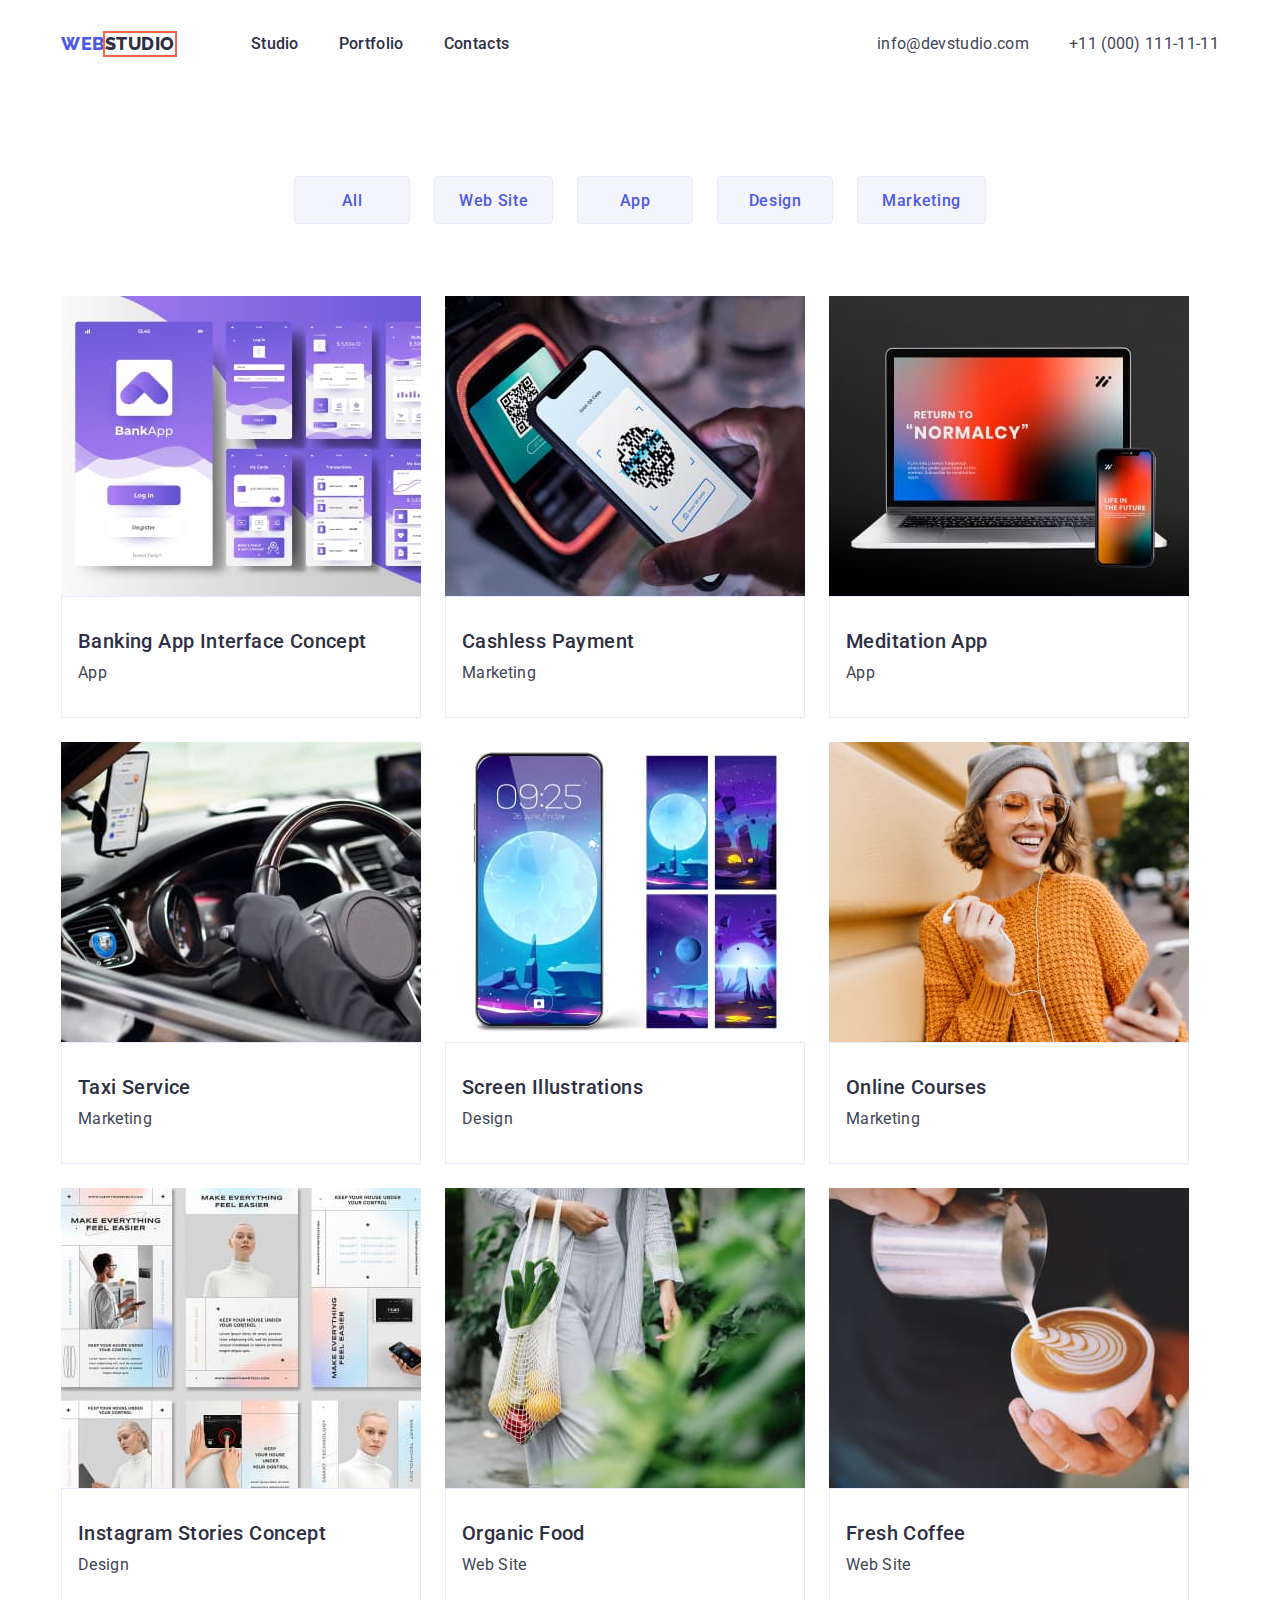
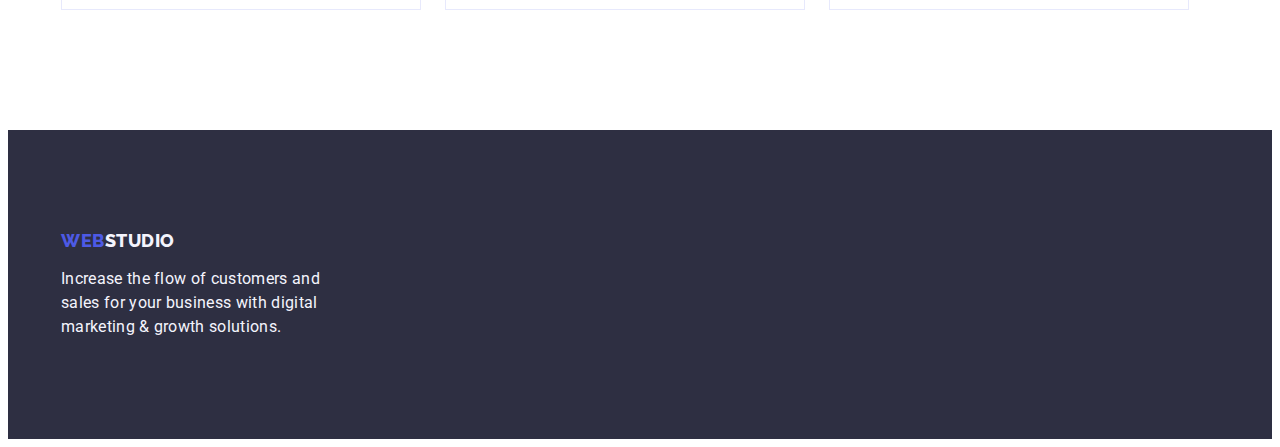
==== commit d11a990d: "Update portfolio.html" ====
--- a/portfolio.html
+++ b/portfolio.html
@@ -217,7 +217,7 @@
 
     <!--============================= Footer =======================-->
 
-    <footer class="page-footer container">
+    <footer class="page-footer">
       <div class="container box-footer">
         <a href="./index.html" class="web-logo link"
           >Web<span class="studio-logo-light">Studio</span></a
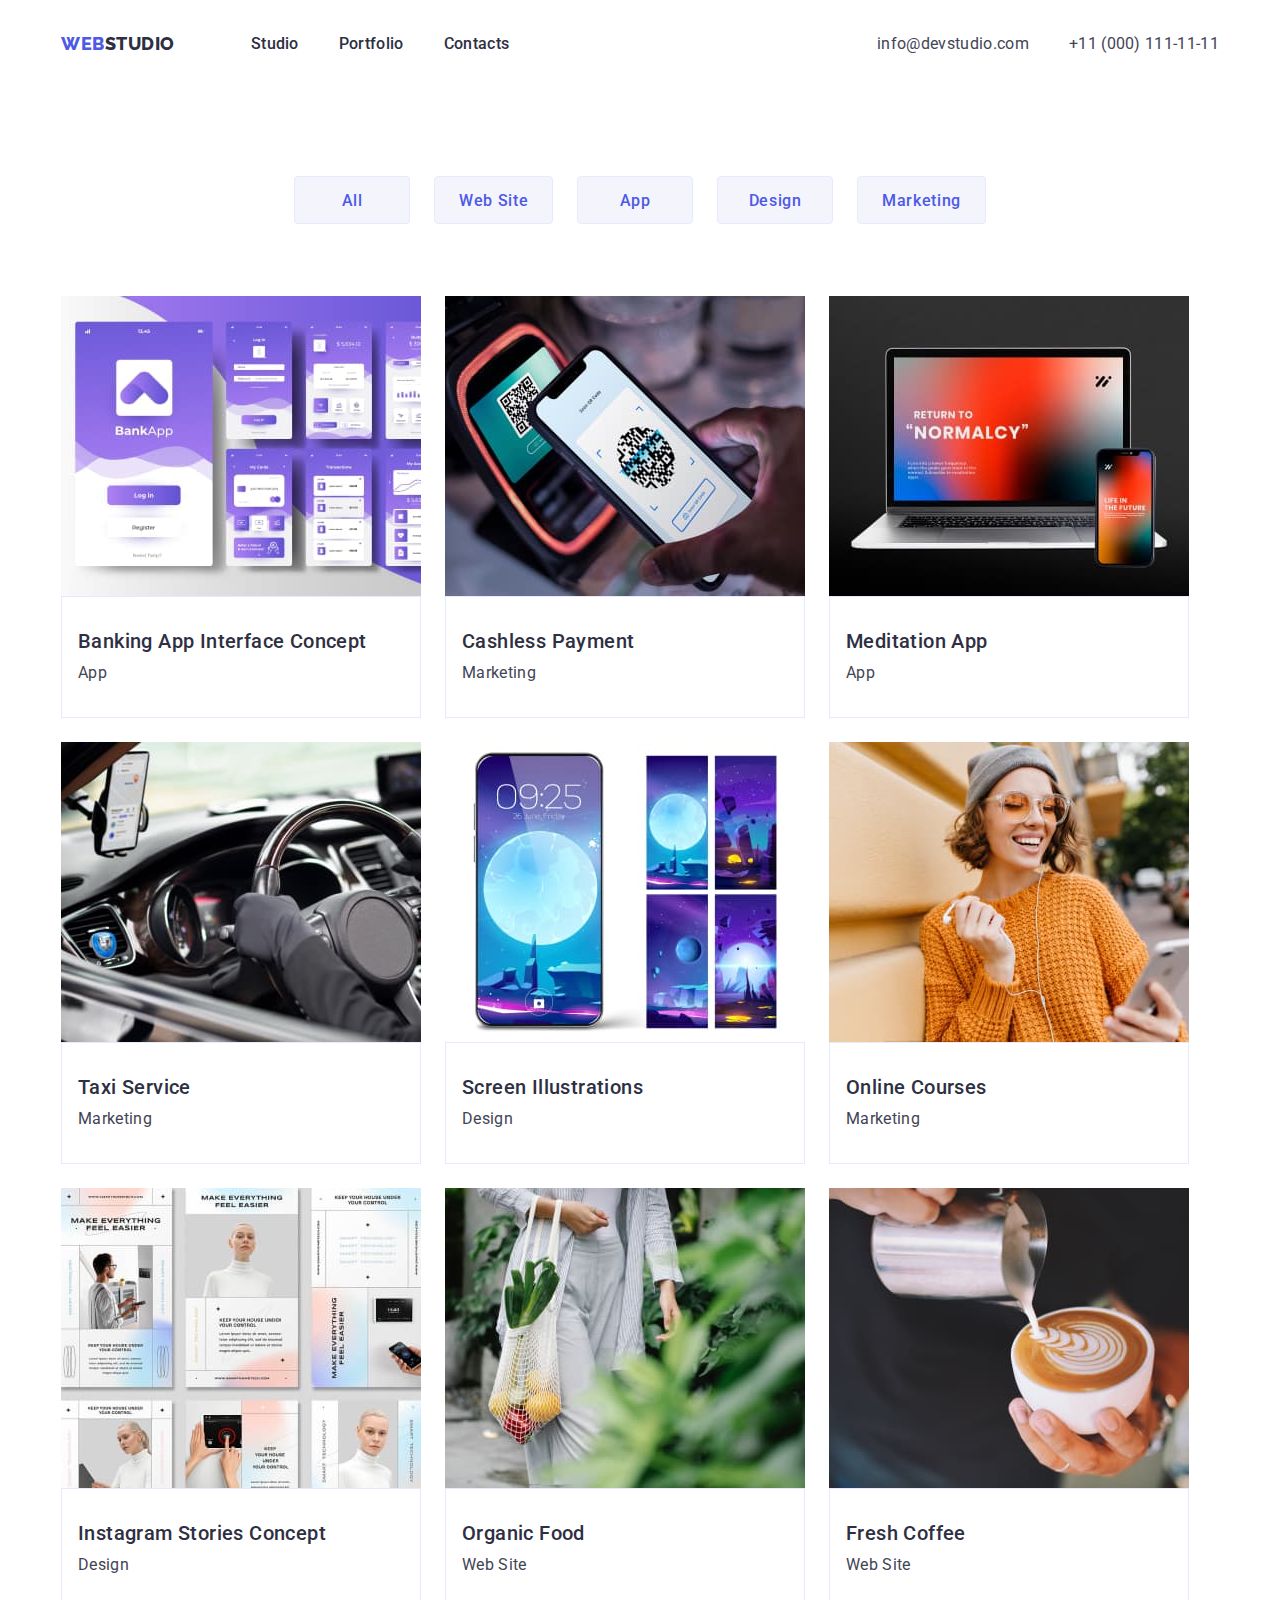
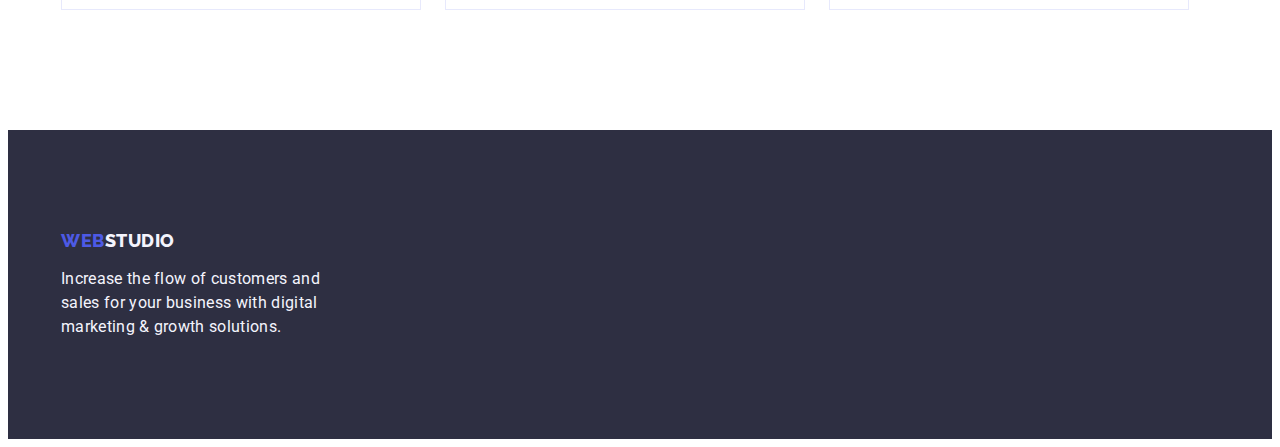
==== commit 7be596c1: "summary" ====
--- a/portfolio.html
+++ b/portfolio.html
@@ -27,7 +27,7 @@
       <div class="container page-header-container">
         <nav class="page-nav">
           <a href="./index.html" class="web-logo link"
-            >Web<span class="studio-logo-dark box">Studio</span></a
+            >Web<span class="studio-logo-dark">Studio</span></a
           >
           <ul class="menu list">
             <li class="menu-item">
